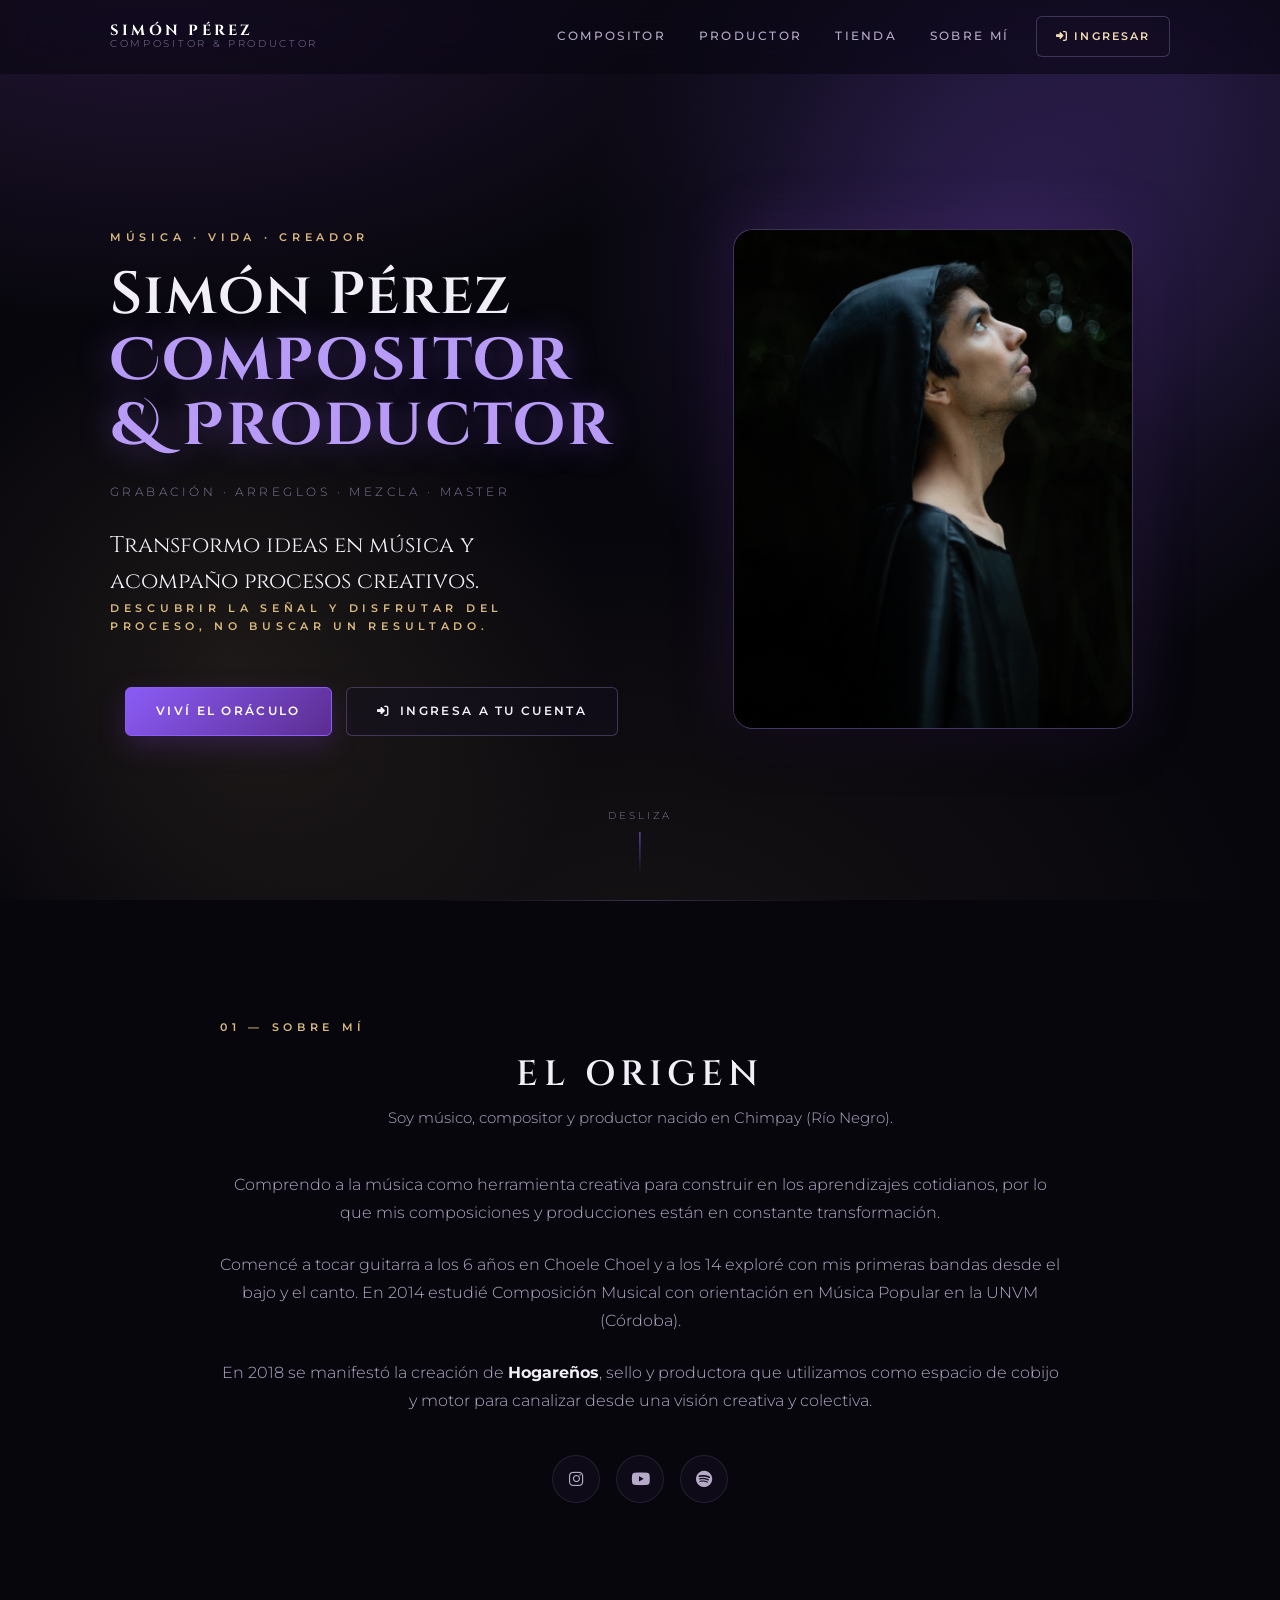
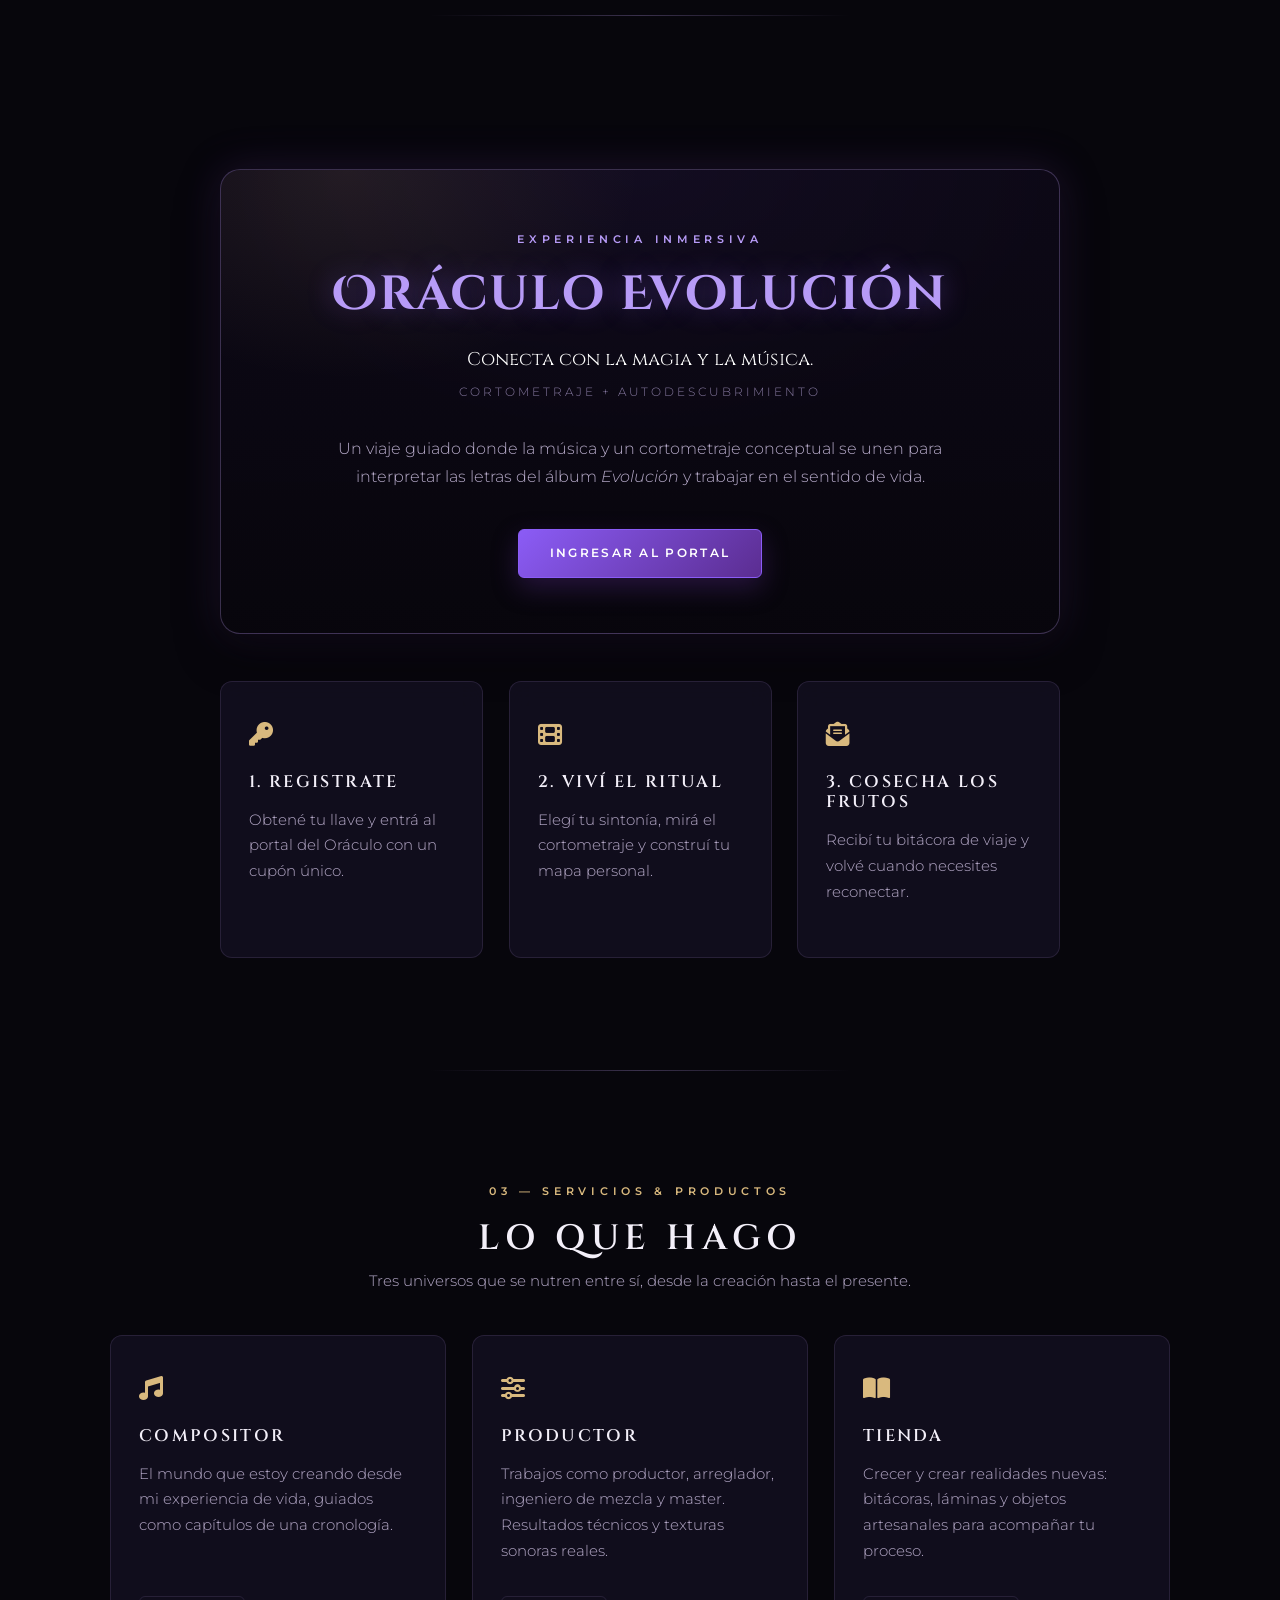
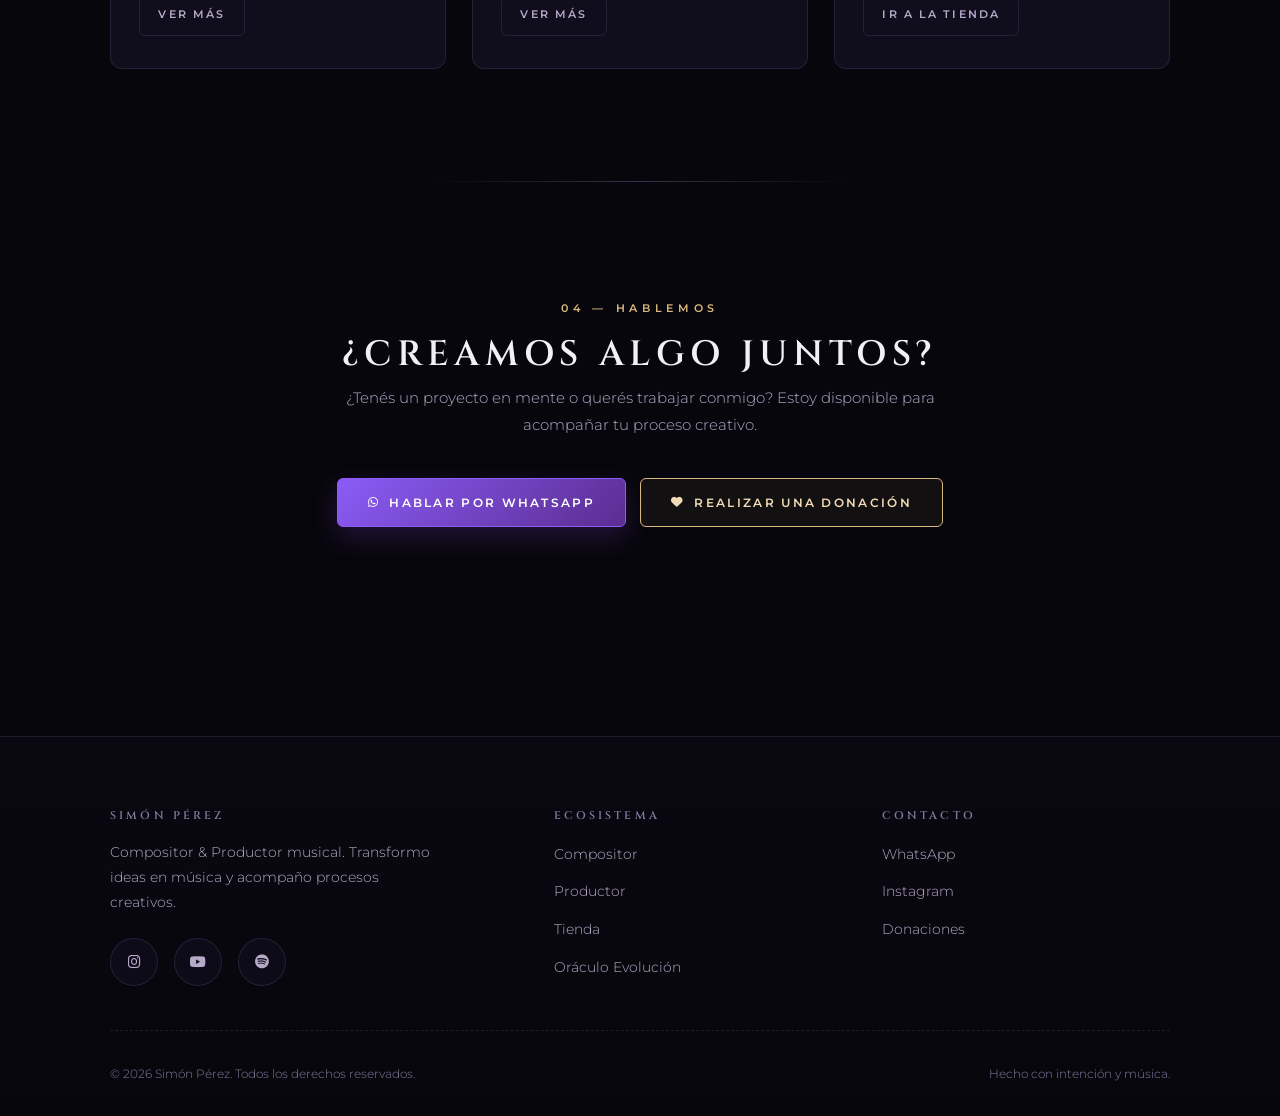
==== index.html @ 24c907bc "Add files via upload" ====
<!DOCTYPE html>
<html lang="es">
<head>
  <meta charset="UTF-8">
  <meta name="viewport" content="width=device-width, initial-scale=1.0">
  <title>Simón Pérez — Compositor &amp; Productor Musical</title>
  <meta name="description" content="Simón Pérez, compositor y productor musical. Transformo ideas en música y acompaño procesos creativos: grabación, arreglos, mezcla y master. Vive la experiencia Oráculo Evolución.">
  <meta name="theme-color" content="#07060c">

  <!-- Tipografías -->
  <link rel="preconnect" href="https://fonts.googleapis.com">
  <link rel="preconnect" href="https://fonts.gstatic.com" crossorigin>
  <link href="https://fonts.googleapis.com/css2?family=Cinzel:wght@400;600;700&family=Cinzel+Decorative:wght@700&family=Montserrat:wght@300;400;500;600;700&display=swap" rel="stylesheet">
  <!-- Iconos -->
  <link rel="stylesheet" href="https://cdn.jsdelivr.net/npm/@fortawesome/fontawesome-free@6.4.0/css/all.min.css">
  <!-- Sistema de diseño -->
  <link rel="stylesheet" href="css/estilos.css">
</head>
<body>

  <!-- ======================= CABECERA ======================= -->
<header class="site-header">
  <div class="contenedor">
    <a href="index.html" class="brand">
      <span class="brand__text">
        <span class="brand__name">Simón Pérez</span>
        <span class="brand__sub">Compositor &amp; Productor</span>
      </span>
    </a>
    <nav class="nav" id="nav-principal">
      <a href="compositor.html" class="nav__link">Compositor</a>
      <a href="productor.html" class="nav__link">Productor</a>
      <a href="tienda.html" class="nav__link">Tienda</a>
      <a href="#sobre-mi" class="nav__link">Sobre mí</a>
      <!-- 👇 NUEVO BOTÓN DE INGRESO -->
      <a href="auth.html" class="nav__cta">
        <i class="fa-solid fa-right-to-bracket"></i> Ingresar
      </a>
    </nav>
    <button class="nav-toggle" id="nav-toggle" aria-label="Abrir menú" aria-expanded="false">
      <span></span><span></span><span></span>
    </button>
  </div>
</header>

  <main>

    <!-- ======================= HERO ======================= -->
    <section class="hero" id="inicio">
      <div class="hero__aura" aria-hidden="true"></div>
      <div class="contenedor">
        <div class="hero__inner">

          <div class="hero__content">
            <span class="eyebrow">Música · Vida · Creador</span>
            <h1 class="hero__title">
              Simón Pérez
              <span class="line-2 titulo-artistico">Compositor &amp; Productor</span>
            </h1>
            <p class="hero__role">Grabación · Arreglos · Mezcla · Master</p>
            <p class="hero__statement">
              Transformo ideas en música y acompaño procesos creativos.
           <span class="eyebrow">Descubrir la señal y disfrutar del proceso, no buscar un resultado.</span>
              
            </p>
            <div class="btn-row" style="margin-top: 2rem;">
             <a href="portal-evolucion.html" class="btn btn--primary">Viví el Oráculo</a>
             <a href="auth.html" class="btn btn--ghost">
             <i class="fa-solid fa-right-to-bracket"></i> Ingresa a tu cuenta
              </a>
            </div>
          </div>

          <div class="hero__portrait" data-reveal>
            <img src="pics/retrato.jpg" alt="Simón Pérez">
            <div class="hero__portrait-placeholder">
            </div>
          </div>

        </div>
      </div>
      <a class="hero__scroll" href="#sobre-mi" aria-label="Bajar a Sobre mí">Desliza</a>
    </section>

    <!-- ======================= SOBRE MÍ ======================= -->
    <section class="seccion seccion--divided" id="sobre-mi">
      <div class="contenedor contenedor--mid">
        <span class="eyebrow" data-reveal>01 — Sobre mí</span>
        <h2 class="section-title" data-reveal>El origen</h2>
        <p class="section-lead" data-reveal>Soy músico, compositor y productor nacido en Chimpay (Río Negro).</p>

        <div class="stack" data-reveal style="text-align:center;color:var(--text-muted)">
          <p>
            Comprendo a la música como herramienta creativa para construir en los aprendizajes
            cotidianos, por lo que mis composiciones y producciones están en constante transformación.
          </p>
          <p>
            Comencé a tocar guitarra a los 6 años en Choele Choel y a los 14 exploré con mis primeras
            bandas desde el bajo y el canto. En 2014 estudié Composición Musical con orientación en
            Música Popular en la UNVM (Córdoba).
          </p>
          <p>
            En 2018 se manifestó la creación de <strong style="color:var(--text)">Hogareños</strong>,
            sello y productora que utilizamos como espacio de cobijo y motor para canalizar desde una
            visión creativa y colectiva.
          </p>
        </div>

        <div class="social" data-reveal style="margin-top:2.5rem">
          <a data-link="instagram" href="#" target="_blank" rel="noopener" aria-label="Instagram"><i class="fa-brands fa-instagram" aria-hidden="true"></i></a>
          <a data-link="youtube" href="#" target="_blank" rel="noopener" aria-label="YouTube"><i class="fa-brands fa-youtube" aria-hidden="true"></i></a>
          <a data-link="spotify" href="#" target="_blank" rel="noopener" aria-label="Spotify"><i class="fa-brands fa-spotify" aria-hidden="true"></i></a>
        </div>
      </div>
    </section>

    <!-- ======================= FUNNEL: ORÁCULO EVOLUCIÓN ======================= -->
    <section class="seccion seccion--divided" id="oraculo-destacado">
      <div class="contenedor contenedor--mid">
        <span class="eyebrow" data-reveal>02 — Novedades</span>

        <div class="tarjeta-magica" data-reveal>
          <span class="eyebrow" style="color:var(--violet-soft)">Experiencia inmersiva</span>
          <h2 class="titulo-artistico" style="font-size:clamp(1.9rem,5vw,3rem);margin-bottom:.4em">Oráculo Evolución</h2>
          <p style="font-family:var(--font-display);font-size:1.15rem;color:#fff;margin-bottom:.35em">
            Conecta con la magia y la música.
          </p>
          <p style="font-size:.72rem;letter-spacing:.26em;text-transform:uppercase;color:var(--text-dim);margin-bottom:2rem">
            Cortometraje + Autodescubrimiento
          </p>
          <p style="color:var(--text-muted);max-width:58ch;margin:0 auto 2.4rem">
            Un viaje guiado donde la música y un cortometraje conceptual se unen para interpretar
            las letras del álbum <em>Evolución</em> y trabajar en el sentido de vida.
          </p>
          <a class="btn btn--primary" href="portal-evolucion.html">Ingresar al Portal</a>
        </div>

        <!-- Mini embudo: cómo funciona -->
        <div class="grid-3" style="margin-top:3rem">
          <article class="ventanita" data-reveal="0">
            <span class="ventanita__icon"><i class="fa-solid fa-key" aria-hidden="true"></i></span>
            <h3>1. Registrate</h3>
            <p>Obtené tu llave y entrá al portal del Oráculo con un cupón único.</p>
          </article>
          <article class="ventanita" data-reveal="120">
            <span class="ventanita__icon"><i class="fa-solid fa-film" aria-hidden="true"></i></span>
            <h3>2. Viví el ritual</h3>
            <p>Elegí tu sintonía, mirá el cortometraje y construí tu mapa personal.</p>
          </article>
          <article class="ventanita" data-reveal="240">
            <span class="ventanita__icon"><i class="fa-solid fa-envelope-open-text" aria-hidden="true"></i></span>
            <h3>3. Cosecha los frutos</h3>
            <p>Recibí tu bitácora de viaje y volvé cuando necesites reconectar.</p>
          </article>
        </div>
      </div>
    </section>

    <!-- ======================= LO QUE HAGO ======================= -->
    <section class="seccion seccion--divided" id="servicios">
      <div class="contenedor">
        <span class="eyebrow" data-reveal style="display:block;text-align:center">03 — servicios & productos</span>
        <h2 class="section-title" data-reveal>Lo que hago</h2>
        <p class="section-lead" data-reveal>Tres universos que se nutren entre sí, desde la creación hasta el presente.</p>

        <div class="grid-3">
          <article class="ventanita" data-reveal>
            <span class="ventanita__icon"><i class="fa-solid fa-music" aria-hidden="true"></i></span>
            <h3>Compositor</h3>
            <p>El mundo que estoy creando desde mi experiencia de vida, guiados como capítulos de una cronología.</p>
            <a class="btn btn--quiet btn--sm" href="compositor.html">Ver más</a>
          </article>

          <article class="ventanita" data-reveal="120">
            <span class="ventanita__icon"><i class="fa-solid fa-sliders" aria-hidden="true"></i></span>
            <h3>Productor</h3>
            <p>Trabajos como productor, arreglador, ingeniero de mezcla y master. Resultados técnicos y texturas sonoras reales.</p>
            <a class="btn btn--quiet btn--sm" href="productor.html">Ver más</a>
          </article>

          <article class="ventanita" data-reveal="240">
            <span class="ventanita__icon"><i class="fa-solid fa-book-open" aria-hidden="true"></i></span>
            <h3>Tienda</h3>
            <p>Crecer y crear realidades nuevas: bitácoras, láminas y objetos artesanales para acompañar tu proceso.</p>
            <a class="btn btn--quiet btn--sm" href="tienda.html">Ir a la tienda</a>
          </article>
        </div>
      </div>
    </section>

    <!-- ======================= CONTACTO ======================= -->
    <section class="seccion seccion--divided" id="contacto">
      <div class="contenedor contenedor--narrow text-center">
        <span class="eyebrow" data-reveal>04 — Hablemos</span>
        <h2 class="section-title" data-reveal>¿Creamos algo juntos?</h2>
        <p class="section-lead" data-reveal>¿Tenés un proyecto en mente o querés trabajar conmigo? Estoy disponible para acompañar tu proceso creativo.</p>
        <div class="btn-row" data-reveal>
          <a class="btn btn--primary" data-link="whatsapp" data-msg="Hola Simón, quisiera contar con vos para un proyecto." href="#" target="_blank" rel="noopener">
            <i class="fa-brands fa-whatsapp" aria-hidden="true"></i> Hablar por WhatsApp
          </a>
          <a class="btn btn--gold" data-link="donacion" href="#" target="_blank" rel="noopener">
            <i class="fa-solid fa-heart" aria-hidden="true"></i> Realizar una Donación
          </a>
        </div>
      </div>
    </section>

  </main>

  <!-- ======================= PIE ======================= -->
  <footer class="site-footer">
    <div class="contenedor">
      <div class="site-footer__grid">
        <div class="site-footer__brand">
          <h4>Simón Pérez</h4>
          <p>Compositor &amp; Productor musical. Transformo ideas en música y acompaño procesos creativos.</p>
          <div class="social" style="margin-top:1.4rem;justify-content:flex-start">
            <a data-link="instagram" href="#" target="_blank" rel="noopener" aria-label="Instagram"><i class="fa-brands fa-instagram" aria-hidden="true"></i></a>
            <a data-link="youtube" href="#" target="_blank" rel="noopener" aria-label="YouTube"><i class="fa-brands fa-youtube" aria-hidden="true"></i></a>
            <a data-link="spotify" href="#" target="_blank" rel="noopener" aria-label="Spotify"><i class="fa-brands fa-spotify" aria-hidden="true"></i></a>
          </div>
        </div>

        <div>
          <h4>Ecosistema</h4>
          <ul>
            <li><a href="compositor.html">Compositor</a></li>
            <li><a href="productor.html">Productor</a></li>
            <li><a href="tienda.html">Tienda</a></li>
            <li><a href="portal-evolucion.html">Oráculo Evolución</a></li>
          </ul>
        </div>

        <div>
          <h4>Contacto</h4>
          <ul>
            <li><a data-link="whatsapp" data-msg="Hola Simón, llegué desde tu web." href="#" target="_blank" rel="noopener">WhatsApp</a></li>
            <li><a data-link="instagram" href="#" target="_blank" rel="noopener">Instagram</a></li>
            <li><a data-link="donacion" href="#" target="_blank" rel="noopener">Donaciones</a></li>
          </ul>
        </div>
      </div>

      <div class="site-footer__bottom">
        <span>© <span data-anio></span> Simón Pérez. Todos los derechos reservados.</span>
        <span>Hecho con intención y música.</span>
      </div>
    </div>
  </footer>

  <script src="js/config.js"></script>
  <script src="js/sp-api.js"></script>
  <script src="js/main.js"></script>
</body>
</html>
---- css/estilos.css ----
/* ==========================================================================
   SIMÓN PÉREZ — SISTEMA DE DISEÑO "EVOLUCIÓN"
   --------------------------------------------------------------------------
   Un único lenguaje visual para todo el ecosistema:
   oscuro, místico, editorial y elegante.

   Este es el ÚNICO archivo de estilos del sitio. Todas las páginas
   (index, compositor, productor, tienda, portal-evolucion, oraculo, auth,
   pago, mi-espacio) lo comparten.

   ÍNDICE
     1.  Tokens de diseño
     2.  Reset y base
     3.  Tipografía
     4.  Layout y contenedores
     5.  Cabecera y navegación
     6.  Botones y píldoras de estado
     7.  Hero
     8.  Utilidades y helpers
     9.  Componentes editoriales (ventanita, tarjeta mágica, capítulos, autor)
     10. Media, audio y galería
     11. Carrusel
     12. Formularios
     13. Avisos (toasts y bloques de mensaje)
     14. Autenticación (ingreso / registro)
     15. Mi Espacio (cuenta del viajero)
     16. Catálogo y compras (tienda, pasarelas, checkout)
     17. Oráculo (pantallas del viaje)
     18. Pie de página
     19. Animaciones
     20. Responsive
     21. Impresión
   ========================================================================== */

/* ==========================================================================
   1. TOKENS DE DISEÑO
   ========================================================================== */
:root {
  /* Paleta base */
  --bg:            #07060c;
  --bg-soft:       #0d0a16;
  --surface:       rgba(22, 17, 35, 0.72);
  --surface-solid: #150f24;
  --surface-hi:    rgba(38, 28, 60, 0.55);
  --line:          rgba(155, 130, 200, 0.16);
  --line-strong:   rgba(155, 130, 200, 0.34);

  /* Violetas (magia) */
  --violet:        #8b5cf6;
  --violet-soft:   #b79bf7;
  --violet-deep:   #5b2d91;
  --violet-ink:    #2a1b40;

  /* Oro (lo sagrado) */
  --gold:          #d9b97e;
  --gold-soft:     #f0dbb4;

  /* Texto */
  --text:          #f3eff9;
  --text-muted:    #b6aac9;
  --text-dim:      #8578a0;
  --white:         #ffffff;

  /* Estados */
  --ok:            #5fd0a0;
  --ok-soft:       rgba(95, 208, 160, 0.42);
  --warn:          #d9b97e;
  --danger:        #ef7a7a;
  --danger-soft:   rgba(239, 122, 122, 0.45);

  /* Tipografía */
  --font-display:  'Cinzel', 'Times New Roman', serif;
  --font-artistic: 'Cinzel Decorative', 'Cinzel', serif;
  --font-body:     'Montserrat', system-ui, -apple-system, 'Segoe UI', sans-serif;

  /* Espaciado */
  --gutter:        clamp(1.25rem, 4vw, 2.5rem);
  --maxw:          1140px;
  --maxw-wide:     1280px;
  --maxw-narrow:   760px;
  --maxw-mid:      920px;

  /* Radios */
  --r-xs: 4px;
  --r-sm: 6px;
  --r-md: 12px;
  --r-lg: 20px;
  --r-pill: 999px;

  /* Sombras */
  --shadow-soft:  0 18px 45px rgba(0, 0, 0, 0.45);
  --shadow-glow:  0 0 32px rgba(139, 92, 246, 0.28);
  --shadow-gold:  0 0 26px rgba(217, 185, 126, 0.22);

  /* Movimiento */
  --ease: cubic-bezier(0.22, 1, 0.36, 1);
  --dur: 0.45s;

  /* Cabecera */
  --header-h: 74px;
}

/* ==========================================================================
   2. RESET Y BASE
   ========================================================================== */
*, *::before, *::after { box-sizing: border-box; }

html {
  scroll-behavior: smooth;
  -webkit-text-size-adjust: 100%;
}

body {
  margin: 0;
  min-height: 100vh;
  font-family: var(--font-body);
  font-weight: 300;
  font-size: 16px;
  line-height: 1.75;
  color: var(--text);
  background-color: var(--bg);
  /* Atmósfera de fondo: dos auras violetas + un halo dorado, sin imágenes externas */
  background-image:
    radial-gradient(1100px 620px at 12% -6%, rgba(107, 63, 160, 0.30), transparent 62%),
    radial-gradient(900px 640px at 92% 8%, rgba(139, 92, 246, 0.15), transparent 60%),
    radial-gradient(1000px 700px at 50% 108%, rgba(217, 185, 126, 0.07), transparent 65%);
  background-attachment: fixed;
  overflow-x: hidden;
  -webkit-font-smoothing: antialiased;
  text-rendering: optimizeLegibility;
  -webkit-tap-highlight-color: rgba(139, 92, 246, 0.25);
}

img, picture, video, iframe { max-width: 100%; display: block; }
/* Una imagen sin archivo no debe dejar el ícono roto ni romper la retícula:
   main.js marca .is-missing y dejamos ver el placeholder del contenedor. */
img.is-missing { display: none; }

a { color: var(--violet-soft); text-decoration: none; }

hr {
  border: 0;
  border-top: 1px dashed var(--line);
  margin: 1.75rem 0;
}

/* El atributo [hidden] debe ganarle a cualquier display de componente
   (antes .revelado lo anulaba y las tarjetas del Oráculo se veían de más). */
[hidden] { display: none !important; }

::selection { background: rgba(139, 92, 246, 0.42); color: #fff; }

:focus-visible {
  outline: 2px solid var(--violet);
  outline-offset: 3px;
  border-radius: 3px;
}

/* Los destinos de ancla no deben quedar tapados por la cabecera fija */
section[id], div[id^="paso-"], [id^="seccion-"] {
  scroll-margin-top: calc(var(--header-h) + 1.5rem);
}

/* Scrollbar de carácter */
::-webkit-scrollbar { width: 11px; height: 11px; }
::-webkit-scrollbar-track { background: #0a0812; }
::-webkit-scrollbar-thumb {
  background: linear-gradient(180deg, var(--violet-deep), var(--violet-ink));
  border-radius: var(--r-pill);
  border: 2px solid #0a0812;
}
::-webkit-scrollbar-thumb:hover { background: var(--violet); }

/* ==========================================================================
   3. TIPOGRAFÍA
   ========================================================================== */
h1, h2, h3, h4, h5, h6 {
  font-family: var(--font-display);
  font-weight: 600;
  line-height: 1.22;
  color: var(--text);
  margin: 0 0 0.6em;
  letter-spacing: 0.02em;
}

p { margin: 0 0 1.1em; }
p:last-child { margin-bottom: 0; }

.titulo-artistico {
  font-family: var(--font-artistic);
  font-weight: 700;
  color: var(--violet-soft);
  letter-spacing: 0.04em;
  text-shadow: 0 0 26px rgba(139, 92, 246, 0.42);
}

/* Rótulo pequeño en mayúsculas (kicker / eyebrow) */
.eyebrow {
  display: inline-block;
  font-family: var(--font-body);
  font-size: 0.7rem;
  font-weight: 600;
  letter-spacing: 0.42em;
  text-transform: uppercase;
  color: var(--gold);
  margin-bottom: 1rem;
}

.section-title {
  font-size: clamp(1.5rem, 3.6vw, 2.2rem);
  letter-spacing: 0.16em;
  text-transform: uppercase;
  text-align: center;
  margin-bottom: 0.5rem;
}

.section-lead {
  text-align: center;
  color: var(--text-muted);
  max-width: 620px;
  margin: 0 auto 2.5rem;
  font-size: 0.95rem;
}

.text-italic { font-style: italic; font-family: var(--font-display); }
.text-dim { color: var(--text-dim); }
.text-muted { color: var(--text-muted); }
.text-gold { color: var(--gold-soft); }
.text-ok { color: var(--ok); }
.text-danger { color: var(--danger); }

/* ==========================================================================
   4. LAYOUT Y CONTENEDORES
   ========================================================================== */
.contenedor {
  width: 100%;
  max-width: var(--maxw);
  margin: 0 auto;
  padding: 0 var(--gutter);
}
.contenedor--narrow { max-width: var(--maxw-narrow); }
.contenedor--mid { max-width: var(--maxw-mid); }
.contenedor--wide { max-width: var(--maxw-wide); }

.seccion {
  padding: clamp(4rem, 9vw, 7rem) 0;
  position: relative;
}
.seccion--tight { padding: clamp(2.75rem, 6vw, 4.5rem) 0; }
.seccion--flush { padding: 0; }

/* Separador ornamental entre secciones */
.seccion--divided::before {
  content: "";
  position: absolute;
  top: 0; left: 50%;
  transform: translateX(-50%);
  width: min(420px, 70%);
  height: 1px;
  background: linear-gradient(90deg, transparent, var(--line-strong), transparent);
}

/* Panel de superficie reutilizable */
.panel {
  background: var(--surface);
  border: 1px solid var(--line);
  border-radius: var(--r-lg);
  backdrop-filter: blur(14px);
  -webkit-backdrop-filter: blur(14px);
  box-shadow: var(--shadow-soft);
}
.panel--pad { padding: clamp(1.75rem, 4vw, 2.5rem); }

/* ==========================================================================
   5. CABECERA Y NAVEGACIÓN (una sola, para todo el ecosistema)
   ========================================================================== */
.site-header {
  position: fixed;
  inset: 0 0 auto 0;
  z-index: 1000;
  height: var(--header-h);
  display: flex;
  align-items: center;
  background: rgba(9, 7, 15, 0.62);
  backdrop-filter: blur(16px) saturate(140%);
  -webkit-backdrop-filter: blur(16px) saturate(140%);
  border-bottom: 1px solid transparent;
  transition: background var(--dur) var(--ease), border-color var(--dur) var(--ease);
}
.site-header.is-scrolled {
  background: rgba(9, 7, 15, 0.92);
  border-bottom-color: var(--line);
}

.site-header .contenedor {
  display: flex;
  align-items: center;
  justify-content: space-between;
  gap: 1rem;
}

/* Marca */
.brand {
  display: inline-flex;
  align-items: center;
  gap: 0.7rem;
  text-decoration: none;
  flex-shrink: 0;
}
.brand__mark {
  width: 38px; height: 38px;
  display: grid; place-items: center;
  border: 1px solid var(--line-strong);
  border-radius: 50%;
  background: radial-gradient(circle at 30% 25%, rgba(139,92,246,0.35), rgba(21,15,36,0.9));
  font-family: var(--font-display);
  font-size: 0.85rem;
  font-weight: 700;
  color: var(--violet-soft);
  box-shadow: var(--shadow-glow);
}
.brand__text {
  display: flex;
  flex-direction: column;
  line-height: 1.1;
}
.brand__name {
  font-family: var(--font-display);
  font-size: 0.92rem;
  font-weight: 700;
  letter-spacing: 0.22em;
  text-transform: uppercase;
  color: var(--white);
}
.brand__sub {
  font-size: 0.6rem;
  letter-spacing: 0.28em;
  text-transform: uppercase;
  color: var(--text-dim);
}

/* Navegación escritorio */
.nav {
  display: flex;
  align-items: center;
  gap: 0.35rem;
}
.nav__link {
  position: relative;
  padding: 0.5rem 0.85rem;
  font-size: 0.72rem;
  font-weight: 500;
  letter-spacing: 0.2em;
  text-transform: uppercase;
  color: var(--text-muted);
  border-radius: var(--r-sm);
  transition: color var(--dur) var(--ease), background var(--dur) var(--ease);
}
.nav__link:hover { color: var(--white); background: rgba(139, 92, 246, 0.12); }
.nav__link[aria-current="page"] { color: var(--white); }
.nav__link[aria-current="page"]::after {
  content: "";
  position: absolute;
  left: 0.85rem; right: 0.85rem; bottom: 0.12rem;
  height: 1px;
  background: linear-gradient(90deg, transparent, var(--violet), transparent);
}

.nav__cta {
  margin-left: 0.5rem;
  padding: 0.6rem 1.15rem;
  font-size: 0.68rem;
  font-weight: 600;
  letter-spacing: 0.2em;
  text-transform: uppercase;
  color: var(--gold-soft);
  border: 1px solid var(--line-strong);
  border-radius: var(--r-sm);
  background: rgba(21, 15, 36, 0.55);
  transition: all var(--dur) var(--ease);
}
.nav__cta:hover {
  color: #16101f;
  background: var(--gold);
  border-color: var(--gold);
  box-shadow: var(--shadow-gold);
}

/* Botón hamburguesa */
.nav-toggle {
  display: none;
  width: 44px; height: 44px;
  border: 1px solid var(--line);
  border-radius: var(--r-sm);
  background: rgba(21, 15, 36, 0.5);
  cursor: pointer;
  padding: 0;
  place-items: center;
}
.nav-toggle span {
  display: block;
  width: 20px; height: 1.6px;
  background: var(--text);
  margin: 2.6px auto;
  transition: transform var(--dur) var(--ease), opacity var(--dur) var(--ease);
}
.nav-toggle.is-open span:nth-child(1) { transform: translateY(4.2px) rotate(45deg); }
.nav-toggle.is-open span:nth-child(2) { opacity: 0; }
.nav-toggle.is-open span:nth-child(3) { transform: translateY(-4.2px) rotate(-45deg); }

/* ==========================================================================
   6. BOTONES Y PÍLDORAS DE ESTADO
   ========================================================================== */
.btn {
  --btn-bg: transparent;
  --btn-fg: var(--text);
  --btn-bd: var(--line-strong);
  display: inline-flex;
  align-items: center;
  justify-content: center;
  gap: 0.55rem;
  padding: 0.85rem 1.9rem;
  font-family: var(--font-body);
  font-size: 0.72rem;
  font-weight: 600;
  letter-spacing: 0.2em;
  text-transform: uppercase;
  color: var(--btn-fg);
  background: var(--btn-bg);
  border: 1px solid var(--btn-bd);
  border-radius: var(--r-sm);
  cursor: pointer;
  text-align: center;
  transition: transform var(--dur) var(--ease), box-shadow var(--dur) var(--ease),
              background var(--dur) var(--ease), color var(--dur) var(--ease),
              border-color var(--dur) var(--ease);
}
.btn:hover { transform: translateY(-2px); }
.btn:active { transform: translateY(0); }
.btn:disabled, .btn[aria-disabled="true"] { opacity: 0.45; cursor: not-allowed; transform: none; }

.btn--primary {
  --btn-bg: linear-gradient(135deg, var(--violet), var(--violet-deep));
  --btn-bd: var(--violet);
  --btn-fg: #fff;
  box-shadow: 0 10px 26px rgba(91, 45, 145, 0.35);
}
.btn--primary:hover {
  --btn-bg: linear-gradient(135deg, #9d75f8, #6b3fa0);
  box-shadow: 0 14px 34px rgba(139, 92, 246, 0.45);
}

.btn--ghost { --btn-bg: rgba(21, 15, 36, 0.4); }
.btn--ghost:hover {
  --btn-bg: rgba(139, 92, 246, 0.16);
  --btn-bd: var(--violet);
  --btn-fg: #fff;
}

.btn--gold {
  --btn-fg: var(--gold-soft);
  --btn-bd: var(--gold);
  --btn-bg: rgba(217, 185, 126, 0.06);
}
.btn--gold:hover {
  --btn-bg: var(--gold);
  --btn-fg: #1a1226;
  box-shadow: var(--shadow-gold);
}

.btn--quiet {
  --btn-fg: var(--text-muted);
  --btn-bd: var(--line);
  padding: 0.7rem 1.3rem;
}
.btn--quiet:hover { --btn-fg: #fff; --btn-bd: var(--line-strong); }

.btn--block { width: 100%; }
.btn--sm { padding: 0.6rem 1.15rem; font-size: 0.66rem; }
.btn-row {
  display: flex;
  flex-wrap: wrap;
  gap: 0.85rem;
  justify-content: center;
}

/* Píldoras de estado (ACTIVO / PENDIENTE / tipo de pase) */
.pill {
  display: inline-flex;
  align-items: center;
  gap: 0.4rem;
  padding: 0.3rem 0.8rem;
  border-radius: var(--r-pill);
  border: 1px solid var(--line-strong);
  background: rgba(21, 15, 36, 0.6);
  font-size: 0.6rem;
  font-weight: 700;
  letter-spacing: 0.18em;
  text-transform: uppercase;
  color: var(--text-muted);
  white-space: nowrap;
}
.pill i { font-size: 0.7em; }
.pill--ok    { border-color: var(--ok-soft);     color: var(--ok); }
.pill--warn  { border-color: rgba(217,185,126,.5); color: var(--gold-soft); }
.pill--info  { border-color: rgba(139,92,246,.5);  color: var(--violet-soft); }
.pill--muted { color: var(--text-dim); }

/* Enlace de texto discreto */
.link-quiet {
  color: var(--text-muted);
  text-decoration: underline;
  text-underline-offset: 3px;
  transition: color var(--dur) var(--ease);
}
.link-quiet:hover { color: var(--white); }

/* ==========================================================================
   7. HERO
   ========================================================================== */
.hero {
  position: relative;
  min-height: 100svh;
  display: flex;
  align-items: center;
  padding: calc(var(--header-h) + 3rem) 0 4rem;
  overflow: hidden;
}
.hero--compact { min-height: 76svh; }

.hero__aura {
  position: absolute;
  inset: 0;
  pointer-events: none;
  background:
    radial-gradient(620px 620px at 78% 30%, rgba(139, 92, 246, 0.24), transparent 68%),
    radial-gradient(520px 520px at 18% 74%, rgba(217, 185, 126, 0.10), transparent 70%);
}
.hero__inner {
  position: relative;
  display: grid;
  grid-template-columns: 1.05fr 0.95fr;
  gap: clamp(2rem, 5vw, 4.5rem);
  align-items: center;
  width: 100%;
}
.hero__title {
  font-size: clamp(2.1rem, 5.6vw, 3.7rem);
  line-height: 1.1;
  margin-bottom: 0.4em;
}
.hero__title .line-2 {
  display: block;
  font-family: var(--font-artistic);
  color: var(--violet-soft);
  text-shadow: 0 0 34px rgba(139, 92, 246, 0.45);
}
.hero__role {
  font-size: 0.72rem;
  letter-spacing: 0.3em;
  text-transform: uppercase;
  color: var(--text-dim);
  margin-bottom: 1.6rem;
}
.hero__statement {
  font-family: var(--font-display);
  font-size: clamp(1.05rem, 2.3vw, 1.4rem);
  font-weight: 400;
  line-height: 1.6;
  color: var(--text);
  max-width: 34ch;
  margin-bottom: 2.2rem;
}

/* Retrato / marco místico.
   La imagen y el placeholder se superponen en la misma celda: así el
   retrato cubre todo el marco y el sigilo aparece solo si falta la foto. */
.hero__portrait {
  position: relative;
  justify-self: center;
  width: min(400px, 100%);
  aspect-ratio: 4 / 5;
  border-radius: var(--r-lg);
  overflow: hidden;
  border: 1px solid var(--line-strong);
  box-shadow: var(--shadow-soft), 0 0 60px rgba(107, 63, 160, 0.3);
  background: linear-gradient(150deg, #1a1230, #09060f);
}
.hero__portrait > img {
  position: absolute;
  inset: 0;
  width: 100%; height: 100%;
  object-fit: cover;
}
.hero__portrait-placeholder {
  position: absolute;
  inset: 0;
  display: grid;
  place-content: center;
  text-align: center;
  padding: 2rem;
  color: var(--text-dim);
}
.hero__portrait-placeholder .sigil {
  font-family: var(--font-artistic);
  font-size: 3.2rem;
  color: var(--violet-soft);
  text-shadow: 0 0 30px rgba(139, 92, 246, 0.5);
  display: block;
  margin-bottom: 0.5rem;
}
.hero__portrait-placeholder small {
  font-size: 0.62rem;
  letter-spacing: 0.24em;
  text-transform: uppercase;
}

.hero__scroll {
  position: absolute;
  bottom: 1.6rem; left: 50%;
  transform: translateX(-50%);
  display: inline-flex;
  flex-direction: column;
  align-items: center;
  gap: 0.5rem;
  font-size: 0.6rem;
  letter-spacing: 0.3em;
  text-transform: uppercase;
  color: var(--text-dim);
}
.hero__scroll::after {
  content: "";
  width: 1px; height: 42px;
  background: linear-gradient(180deg, var(--violet), transparent);
  animation: scrollPulse 2.2s var(--ease) infinite;
}

/* Sigilo reutilizable (pasos del Oráculo) */
.sigil {
  font-family: var(--font-artistic);
  color: var(--violet-soft);
  text-shadow: 0 0 30px rgba(139, 92, 246, 0.5);
}

/* ==========================================================================
   8. UTILIDADES
   ========================================================================== */
.stack-sm > * + * { margin-top: 0.75rem; }
.stack > * + * { margin-top: 1.5rem; }
.stack-lg > * + * { margin-top: 2.5rem; }

.grid-2 { display: grid; grid-template-columns: repeat(2, 1fr); gap: 1.6rem; }
.grid-3 { display: grid; grid-template-columns: repeat(3, 1fr); gap: 1.6rem; }
.grid-auto { display: grid; grid-template-columns: repeat(auto-fit, minmax(260px, 1fr)); gap: 1.6rem; }
/* Dos columnas que colapsan: ideal para campos de formulario y bloques de texto */
.grid-pair { display: grid; grid-template-columns: repeat(2, minmax(0, 1fr)); gap: 0 1rem; }

.text-center { text-align: center; }
.text-left { text-align: left; }
.justify-center { justify-content: center; }
.mt-0 { margin-top: 0 !important; }
.mb-0 { margin-bottom: 0 !important; }
.mb-1 { margin-bottom: 1rem; }
.mb-2 { margin-bottom: 2rem; }
.mb-3 { margin-bottom: 3rem; }
.hidden { display: none !important; }
.visually-hidden {
  position: absolute !important;
  width: 1px; height: 1px;
  padding: 0; margin: -1px;
  overflow: hidden; clip: rect(0 0 0 0);
  white-space: nowrap; border: 0;
}
/* Separador con una palabra central */
.divisor {
  display: flex;
  align-items: center;
  gap: 1rem;
  margin: 1.75rem 0;
  font-size: 0.62rem;
  letter-spacing: 0.3em;
  text-transform: uppercase;
  color: var(--text-dim);
}
.divisor::before, .divisor::after {
  content: "";
  flex: 1;
  height: 1px;
  background: linear-gradient(90deg, transparent, var(--line-strong), transparent);
}

/* ==========================================================================
   9. COMPONENTES EDITORIALES
   ========================================================================== */
/* Ventanita de servicios */
.ventanita {
  position: relative;
  display: flex;
  flex-direction: column;
  gap: 0.75rem;
  padding: 2rem 1.75rem;
  background: var(--surface);
  border: 1px solid var(--line);
  border-radius: var(--r-md);
  backdrop-filter: blur(12px);
  -webkit-backdrop-filter: blur(12px);
  transition: transform var(--dur) var(--ease), border-color var(--dur) var(--ease),
              box-shadow var(--dur) var(--ease), background var(--dur) var(--ease);
  overflow: hidden;
}
.ventanita::before {
  content: "";
  position: absolute;
  inset: 0 0 auto 0;
  height: 2px;
  background: linear-gradient(90deg, transparent, var(--violet), transparent);
  opacity: 0;
  transition: opacity var(--dur) var(--ease);
}
.ventanita:hover {
  transform: translateY(-6px);
  border-color: var(--line-strong);
  box-shadow: var(--shadow-glow);
  background: var(--surface-hi);
}
.ventanita:hover::before { opacity: 1; }
.ventanita__icon {
  font-size: 1.5rem;
  color: var(--gold);
  margin-bottom: 0.25rem;
}
.ventanita h3, .ventanita h4 {
  font-size: 1.05rem;
  letter-spacing: 0.14em;
  text-transform: uppercase;
  margin-bottom: 0.2rem;
}
.ventanita p {
  color: var(--text-muted);
  font-size: 0.92rem;
  flex-grow: 1;
  margin-bottom: 1.2rem;
}
.ventanita .btn { align-self: flex-start; }

/* Tarjeta mágica destacada (Oráculo) */
.tarjeta-magica {
  position: relative;
  padding: clamp(2rem, 5vw, 3.4rem);
  border-radius: var(--r-lg);
  border: 1px solid var(--line-strong);
  background:
    linear-gradient(rgba(15, 10, 25, 0.86), rgba(8, 6, 13, 0.95)),
    radial-gradient(600px 400px at 50% 0%, rgba(139, 92, 246, 0.3), transparent 70%);
  box-shadow: var(--shadow-soft), 0 0 44px rgba(107, 63, 160, 0.24);
  overflow: hidden;
  text-align: center;
}
.tarjeta-magica::before {
  content: "";
  position: absolute;
  inset: 0;
  background:
    radial-gradient(420px 300px at 15% 0%, rgba(217, 185, 126, 0.10), transparent 70%);
  pointer-events: none;
}
.tarjeta-magica > * { position: relative; }
.tarjeta-magica--tight { max-width: 560px; margin: 0 auto; }

/* Capítulo editorial (Compositor) */
.capitulo {
  display: grid;
  grid-template-columns: 1fr 1fr;
  gap: clamp(1.75rem, 4vw, 3.5rem);
  align-items: center;
  padding-bottom: clamp(3rem, 7vw, 5rem);
  margin-bottom: clamp(3rem, 7vw, 5rem);
  border-bottom: 1px dashed var(--line);
}
.capitulo:last-child { border-bottom: 0; margin-bottom: 0; padding-bottom: 0; }
.capitulo--reverse .capitulo__media { order: 2; }
.capitulo--reverse .capitulo__body { order: 1; }

.capitulo__media {
  position: relative;
  aspect-ratio: 16 / 9;
  border-radius: var(--r-md);
  overflow: hidden;
  border: 1px solid var(--line);
  box-shadow: var(--shadow-soft);
  background: #05040a;
}
.capitulo__media iframe {
  position: absolute;
  inset: 0;
  width: 100%; height: 100%;
  border: 0;
}
.capitulo__placeholder {
  position: absolute;
  inset: 0;
  display: grid;
  place-items: center;
  text-align: center;
  padding: 1.5rem;
  border: 2px dashed var(--line-strong);
  border-radius: var(--r-md);
  background: rgba(139, 92, 246, 0.05);
  color: var(--text-dim);
  font-size: 0.72rem;
  letter-spacing: 0.16em;
  text-transform: uppercase;
}
.capitulo__body { border-left: 1px dashed var(--line-strong); padding-left: clamp(1.25rem, 3vw, 2.5rem); }

.meta-etapa {
  font-size: 0.66rem;
  letter-spacing: 0.3em;
  text-transform: uppercase;
  color: var(--gold);
  margin-bottom: 0.4rem;
}
.capitulo__titulo {
  font-size: clamp(1.5rem, 3.4vw, 2.05rem);
  margin-bottom: 0.85rem;
}
.frase-lirica {
  font-family: var(--font-display);
  font-style: italic;
  font-size: 0.98rem;
  color: var(--violet-soft);
  line-height: 1.7;
  padding: 1.1rem 1.25rem;
  margin: 0 0 1.25rem;
  background: rgba(139, 92, 246, 0.07);
  border-left: 3px solid var(--violet);
  border-radius: var(--r-sm);
}
.prosa { color: var(--text-muted); font-size: 0.95rem; }

/* Bloque de intro de autor */
.intro-autor {
  display: flex;
  align-items: center;
  gap: 1.4rem;
  padding: 1.4rem;
  margin-bottom: 3rem;
  border: 1px solid var(--line);
  border-radius: var(--r-md);
  background: var(--surface);
  backdrop-filter: blur(12px);
  -webkit-backdrop-filter: blur(12px);
}
.intro-autor__foto {
  position: relative;
  flex-shrink: 0;
  width: 84px; height: 84px;
  border-radius: 50%;
  overflow: hidden;
  border: 2px solid var(--violet-deep);
  box-shadow: var(--shadow-glow);
  display: grid;
  place-items: center;
  background: linear-gradient(150deg, #1a1230, #09060f);
  font-family: var(--font-artistic);
  color: var(--violet-soft);
  font-size: 1.6rem;
}
.intro-autor__foto > img {
  position: absolute;
  inset: 0;
  width: 100%; height: 100%;
  object-fit: cover;
}
.intro-autor p { margin: 0; font-size: 0.92rem; color: var(--text-muted); text-align: left; }
.intro-autor strong { color: var(--text); }

/* ==========================================================================
   10. MEDIA, AUDIO Y GALERÍA
   ========================================================================== */
.media-frame {
  position: relative;
  aspect-ratio: 16 / 9;
  border-radius: var(--r-md);
  overflow: hidden;
  border: 1px solid var(--line);
  box-shadow: var(--shadow-soft), 0 0 40px rgba(107, 63, 160, 0.18);
  background: #05040a;
}
.media-frame iframe {
  position: absolute; inset: 0;
  width: 100%; height: 100%; border: 0;
}

.bloque-instrumento {
  padding: clamp(1.5rem, 3vw, 2.25rem);
  margin-bottom: 2rem;
  border: 1px solid var(--line);
  border-left: 3px solid var(--violet-deep);
  border-radius: var(--r-md);
  background: var(--surface);
  backdrop-filter: blur(12px);
  -webkit-backdrop-filter: blur(12px);
}
.bloque-instrumento__titulo {
  font-size: 1.15rem;
  letter-spacing: 0.08em;
  margin-bottom: 0.15rem;
}
.bloque-instrumento__sub {
  font-size: 0.66rem;
  letter-spacing: 0.24em;
  text-transform: uppercase;
  color: var(--text-dim);
  margin-bottom: 1.25rem;
}
.bloque-instrumento__desc { color: var(--text-muted); font-size: 0.92rem; margin-bottom: 1.5rem; }

.audio-list { display: flex; flex-direction: column; gap: 0.9rem; }
.audio-item {
  display: flex;
  align-items: center;
  justify-content: space-between;
  gap: 1.25rem;
  flex-wrap: wrap;
  padding: 0.9rem 1.15rem;
  border-radius: var(--r-sm);
  background: rgba(139, 92, 246, 0.06);
  border: 1px solid var(--line);
}
/* Variante sin caja (cuando el audio-item solo agrupa un comparador) */
.audio-item--bare {
  display: block;
  padding: 0;
  border: 0;
  background: transparent;
}
.audio-item__label {
  font-size: 0.82rem;
  font-weight: 500;
  letter-spacing: 0.04em;
  color: var(--text);
  flex: 1 1 200px;
}
audio {
  width: min(320px, 100%);
  height: 38px;
  filter: invert(0.92) hue-rotate(210deg) saturate(1.1);
  border-radius: var(--r-pill);
  opacity: 0.85;
  transition: opacity var(--dur) var(--ease);
}
audio:hover { opacity: 1; }

/* Comparador Antes / Después */
.comparador {
  display: grid;
  grid-template-columns: 1fr 1fr;
  gap: 1.25rem;
  margin-top: 1.25rem;
}
.comparador__bloque {
  padding: 1.1rem;
  border-radius: var(--r-sm);
  border: 1px solid var(--line);
  background: rgba(255, 255, 255, 0.02);
  text-align: center;
}
.comparador__bloque--final {
  border-color: var(--violet-deep);
  background: rgba(139, 92, 246, 0.08);
}
.comparador__bloque p {
  font-size: 0.68rem;
  font-weight: 600;
  letter-spacing: 0.16em;
  text-transform: uppercase;
  margin-bottom: 0.75rem;
}
.comparador__bloque--final p { color: var(--violet-soft); }
.comparador__bloque audio { width: 100%; }

/* Galería deslizable (riel con scroll-snap) */
.galeria {
  position: relative;
  max-width: 420px;
  margin: 0 auto;
  aspect-ratio: 1 / 1;
  border-radius: var(--r-md);
  overflow: hidden;
  border: 1px solid var(--line);
  box-shadow: var(--shadow-soft);
}
.galeria__riel {
  display: flex;
  width: 100%; height: 100%;
  overflow-x: auto;
  scroll-snap-type: x mandatory;
  scrollbar-width: none;
}
.galeria__riel::-webkit-scrollbar { display: none; }
.galeria__item {
  flex: 0 0 100%;
  height: 100%;
  scroll-snap-align: start;
  display: grid;
  place-items: center;
  background: linear-gradient(150deg, #1a1230, #09060f);
  color: var(--violet-soft);
}
.galeria__item img { width: 100%; height: 100%; object-fit: cover; }
.galeria__nav {
  position: absolute;
  top: 50%;
  transform: translateY(-50%);
  padding: 0.4rem 0.7rem;
}
.galeria__nav--prev { left: 0.7rem; }
.galeria__nav--next { right: 0.7rem; }

/* ==========================================================================
   11. CARRUSEL
   ========================================================================== */
.carrusel {
  position: relative;
  overflow: hidden;
  border-radius: var(--r-md);
  border: 1px solid var(--line);
  background: rgba(255, 255, 255, 0.015);
}
.carrusel__riel {
  display: flex;
  transition: transform 0.6s var(--ease);
}
.carrusel__item {
  flex: 0 0 100%;
  min-width: 100%;
  padding: clamp(1.75rem, 4vw, 2.75rem);
  text-align: center;
}
.carrusel__quote {
  font-family: var(--font-display);
  font-style: italic;
  font-size: clamp(1rem, 2.2vw, 1.2rem);
  line-height: 1.7;
  color: var(--text);
  margin-bottom: 1.25rem;
}
.carrusel__author {
  font-size: 0.7rem;
  letter-spacing: 0.24em;
  text-transform: uppercase;
  color: var(--violet-soft);
}
.carrusel__dots {
  display: flex;
  gap: 0.5rem;
  justify-content: center;
  margin-top: 1.25rem;
}
.carrusel__dot {
  width: 7px; height: 7px;
  border-radius: 50%;
  border: 0;
  padding: 0;
  background: rgba(155, 130, 200, 0.3);
  cursor: pointer;
  transition: background var(--dur) var(--ease), transform var(--dur) var(--ease);
}
.carrusel__dot.is-active { background: var(--violet); transform: scale(1.3); }

/* ==========================================================================
   12. FORMULARIOS
   ========================================================================== */
.field { margin-bottom: 1.05rem; }
.field label, .label-block {
  display: block;
  font-size: 0.68rem;
  font-weight: 600;
  letter-spacing: 0.2em;
  text-transform: uppercase;
  color: var(--text-dim);
  margin-bottom: 0.5rem;
}
.control {
  width: 100%;
  padding: 0.9rem 1.05rem;
  font-family: var(--font-body);
  font-size: 0.95rem;
  font-weight: 300;
  color: var(--text);
  background: rgba(6, 5, 11, 0.72);
  border: 1px solid var(--line);
  border-radius: var(--r-sm);
  transition: border-color var(--dur) var(--ease), box-shadow var(--dur) var(--ease),
              background var(--dur) var(--ease);
}
.control::placeholder { color: #6b6083; }
.control:focus {
  outline: none;
  border-color: var(--violet);
  background: rgba(6, 5, 11, 0.9);
  box-shadow: 0 0 0 3px rgba(139, 92, 246, 0.18);
}
.control:disabled { opacity: 0.6; cursor: not-allowed; }
textarea.control { resize: vertical; min-height: 128px; line-height: 1.7; }

/* El autocompletado del navegador pinta los campos de blanco:
   esto lo devuelve al tema oscuro. */
.control:-webkit-autofill,
.control:-webkit-autofill:hover,
.control:-webkit-autofill:focus {
  -webkit-text-fill-color: var(--text);
  -webkit-box-shadow: 0 0 0 1000px #0b0814 inset;
  box-shadow: 0 0 0 1000px #0b0814 inset;
  border-color: var(--line-strong);
  transition: background-color 9999s ease-in-out 0s;
}

/* Selectores del navegador en tema oscuro */
select.control {
  appearance: none;
  -webkit-appearance: none;
  padding-right: 2.6rem;
  background-image: url("data:image/svg+xml;charset=utf-8,%3Csvg xmlns='http://www.w3.org/2000/svg' viewBox='0 0 12 8'%3E%3Cpath d='M1 1l5 5 5-5' fill='none' stroke='%238d81a6' stroke-width='1.6'/%3E%3C/svg%3E");
  background-repeat: no-repeat;
  background-position: right 1rem center;
  background-size: 0.7rem;
}
select.control option { background: #0b0814; color: var(--text); }

.control--code {
  font-family: var(--font-display);
  font-size: 1.05rem;
  letter-spacing: 0.22em;
  text-transform: uppercase;
  text-align: center;
}
.control--num {
  font-family: var(--font-display);
  font-size: 1.9rem;
  text-align: center;
  letter-spacing: 0.08em;
  width: min(170px, 100%);
  margin: 0 auto;
  display: block;
}
/* Quita las flechas nativas del input numérico */
.control--num::-webkit-outer-spin-button,
.control--num::-webkit-inner-spin-button { -webkit-appearance: none; margin: 0; }
.control--num { -moz-appearance: textfield; appearance: textfield; }

.field-hint { font-size: 0.76rem; color: var(--text-dim); line-height: 1.5; margin-top: 0.5rem; }
.field-error { color: var(--danger); font-size: 0.8rem; margin-top: 0.4rem; min-height: 1.1em; }

/* Campo de contraseña con botón para mostrarla */
.field-password { position: relative; }
.field-password .control { padding-right: 3.2rem; }
.field-password__toggle {
  position: absolute;
  right: 0.35rem;
  top: 50%;
  transform: translateY(-50%);
  width: 38px; height: 38px;
  display: grid;
  place-items: center;
  border: 0;
  border-radius: var(--r-sm);
  background: transparent;
  color: var(--text-dim);
  cursor: pointer;
  transition: color var(--dur) var(--ease), background var(--dur) var(--ease);
}
.field-password__toggle:hover { color: var(--violet-soft); background: rgba(139, 92, 246, 0.14); }

/* Línea de casilla + texto (recordarme, aceptación de términos) */
.check-line {
  display: flex;
  align-items: flex-start;
  gap: 0.7rem;
  font-size: 0.85rem;
  line-height: 1.6;
  color: var(--text-muted);
  cursor: pointer;
}
.check-line input[type="checkbox"] {
  flex-shrink: 0;
  width: 1.05rem; height: 1.05rem;
  margin: 0.28rem 0 0;
  accent-color: var(--violet);
  cursor: pointer;
}
.check-line a { text-decoration: underline; text-underline-offset: 3px; }

/* Medidor de fuerza de contraseña */
.pass-meter { display: flex; gap: 0.35rem; margin-top: 0.6rem; }
.pass-meter__bar {
  flex: 1;
  height: 3px;
  border-radius: var(--r-pill);
  background: var(--line);
  transition: background var(--dur) var(--ease);
}
.pass-meter__bar.is-on { background: var(--violet); }
.pass-meter__bar.is-weak { background: var(--danger); }
.pass-meter__bar.is-mid { background: var(--gold); }
.pass-meter__bar.is-strong { background: var(--ok); }

/* Selector tipo tarjeta (elementos / tiempos) */
.choice-grid {
  display: grid;
  grid-template-columns: repeat(auto-fit, minmax(140px, 1fr));
  gap: 0.85rem;
  margin-bottom: 0.5rem;
}
.choice {
  padding: 0.95rem 0.75rem;
  font-family: var(--font-body);
  font-size: 0.7rem;
  font-weight: 600;
  letter-spacing: 0.14em;
  text-transform: uppercase;
  color: var(--text-muted);
  background: rgba(21, 15, 36, 0.5);
  border: 1px solid var(--line);
  border-radius: var(--r-sm);
  cursor: pointer;
  transition: all var(--dur) var(--ease);
}
.choice:hover {
  color: #fff;
  border-color: var(--violet);
  background: rgba(139, 92, 246, 0.14);
  transform: translateY(-2px);
}
.choice.is-chosen {
  color: #fff;
  border-color: var(--violet);
  background: linear-gradient(135deg, rgba(139, 92, 246, 0.35), rgba(91, 45, 145, 0.25));
  box-shadow: var(--shadow-glow);
}
.choice.is-locked {
  opacity: 0.25;
  pointer-events: none;
}

/* ==========================================================================
   13. AVISOS (TOASTS Y BLOQUES DE MENSAJE)
   ========================================================================== */
.toast-stack {
  position: fixed;
  bottom: 1.4rem;
  left: 50%;
  transform: translateX(-50%);
  z-index: 4000;
  display: flex;
  flex-direction: column;
  gap: 0.65rem;
  width: min(440px, calc(100vw - 2rem));
  pointer-events: none;
}
.toast {
  pointer-events: auto;
  padding: 0.95rem 1.15rem;
  border-radius: var(--r-md);
  border: 1px solid var(--line-strong);
  background: rgba(18, 13, 30, 0.96);
  backdrop-filter: blur(14px);
  -webkit-backdrop-filter: blur(14px);
  box-shadow: var(--shadow-soft);
  font-size: 0.88rem;
  color: var(--text);
  display: flex;
  gap: 0.75rem;
  align-items: flex-start;
  animation: toastIn 0.4s var(--ease) both;
}
.toast__ico { flex-shrink: 0; font-size: 1rem; line-height: 1.5; }
.toast--ok { border-color: var(--ok-soft); }
.toast--ok .toast__ico { color: var(--ok); }
.toast--err { border-color: var(--danger-soft); }
.toast--err .toast__ico { color: var(--danger); }
.toast--info .toast__ico { color: var(--violet-soft); }
.toast.is-leaving { animation: toastOut 0.35s var(--ease) both; }

/* Bloque de aviso dentro del contenido (más visible que un toast) */
.aviso {
  display: flex;
  gap: 1rem;
  align-items: flex-start;
  padding: 1.25rem 1.4rem;
  border-radius: var(--r-md);
  border: 1px solid var(--line-strong);
  background: rgba(21, 15, 36, 0.62);
  backdrop-filter: blur(12px);
  -webkit-backdrop-filter: blur(12px);
  font-size: 0.92rem;
  color: var(--text-muted);
  text-align: left;
}
.aviso > i { font-size: 1.15rem; margin-top: 0.2rem; color: var(--violet-soft); flex-shrink: 0; }
.aviso__body { flex: 1; min-width: 0; }
.aviso__body p:last-child { margin-bottom: 0; }
.aviso strong { color: var(--text); }
.aviso--ok { border-color: var(--ok-soft); background: rgba(95, 208, 160, 0.07); }
.aviso--ok > i { color: var(--ok); }
.aviso--warn { border-color: rgba(217, 185, 126, 0.45); background: rgba(217, 185, 126, 0.07); }
.aviso--warn > i { color: var(--gold); }
.aviso--err { border-color: var(--danger-soft); background: rgba(239, 122, 122, 0.07); }
.aviso--err > i { color: var(--danger); }
.aviso .btn { margin-top: 1rem; }

/* ==========================================================================
   14. AUTENTICACIÓN (INGRESO / REGISTRO)
   ========================================================================== */
.auth-container {
  max-width: 480px;
  margin: 0 auto;
  padding: calc(var(--header-h) + 3rem) var(--gutter) 4rem;
}
/* Dos columnas en escritorio: invitación a un lado, formulario al otro */
.auth-container--wide {
  max-width: var(--maxw-mid);
  display: grid;
  grid-template-columns: minmax(0, 0.92fr) minmax(0, 1.08fr);
  gap: clamp(2rem, 5vw, 3.75rem);
  align-items: start;
}

.auth-header {
  text-align: center;
  margin-bottom: 2.5rem;
}
.auth-header h1 {
  font-size: clamp(1.6rem, 4vw, 2.2rem);
  letter-spacing: 0.18em;
  text-transform: uppercase;
  margin-bottom: 0.4rem;
}
.auth-header .subtitle {
  color: var(--text-muted);
  font-size: 0.92rem;
  margin-bottom: 0;
}

/* Panel lateral de confianza (solo escritorio) */
.auth-aside { text-align: center; }
.auth-seal {
  width: 96px; height: 96px;
  margin: 0 auto 1.75rem;
  display: grid;
  place-items: center;
  border-radius: 50%;
  border: 1px solid var(--line-strong);
  background: radial-gradient(circle at 32% 26%, rgba(139,92,246,0.36), rgba(12,9,20,0.92));
  box-shadow: var(--shadow-glow), inset 0 0 24px rgba(139, 92, 246, 0.18);
  font-family: var(--font-artistic);
  font-size: 2.1rem;
  color: var(--violet-soft);
  animation: sealBreathe 6.5s ease-in-out infinite;
}
.auth-aside h2 {
  font-size: clamp(1.2rem, 3vw, 1.5rem);
  letter-spacing: 0.1em;
  margin-bottom: 0.6rem;
}
.auth-aside > p {
  color: var(--text-muted);
  font-size: 0.92rem;
  margin-bottom: 1.75rem;
}
.auth-benefits {
  list-style: none;
  padding: 0;
  margin: 0 0 1.75rem;
  display: flex;
  flex-direction: column;
  gap: 0.85rem;
  text-align: left;
}
.auth-benefits li {
  display: flex;
  gap: 0.85rem;
  align-items: flex-start;
  font-size: 0.88rem;
  color: var(--text-muted);
}
.auth-benefits i {
  flex-shrink: 0;
  margin-top: 0.4rem;
  font-size: 0.7rem;
  color: var(--gold);
}
.auth-benefits strong { color: var(--text); }

/* Nota de confianza al pie del formulario */
.auth-trust {
  display: flex;
  gap: 0.6rem;
  align-items: flex-start;
  margin-top: 1.5rem;
  padding-top: 1.25rem;
  border-top: 1px dashed var(--line);
  font-size: 0.78rem;
  line-height: 1.6;
  color: var(--text-dim);
}
.auth-trust i { color: var(--violet-soft); margin-top: 0.25rem; }

.auth-tabs {
  display: flex;
  gap: 0;
  margin-bottom: 1.75rem;
  border-bottom: 1px solid var(--line);
}
.auth-tab {
  flex: 1;
  padding: 0.85rem 1rem;
  background: transparent;
  border: 0;
  border-bottom: 2px solid transparent;
  font-family: var(--font-body);
  font-size: 0.72rem;
  font-weight: 600;
  letter-spacing: 0.22em;
  text-transform: uppercase;
  color: var(--text-dim);
  cursor: pointer;
  transition: color var(--dur) var(--ease), border-color var(--dur) var(--ease);
}
.auth-tab:hover { color: var(--text); }
.auth-tab.is-active {
  color: var(--violet-soft);
  border-bottom-color: var(--violet);
}
.auth-form { display: none; }
.auth-form.is-active { display: block; animation: screenIn 0.5s var(--ease) both; }
.auth-form .panel { padding: clamp(1.75rem, 4vw, 2.5rem); }
.auth-form .btn { margin-top: 0.5rem; }

/* Fila de enlaces auxiliares dentro del formulario */
.auth-links {
  display: flex;
  justify-content: space-between;
  align-items: center;
  gap: 1rem;
  flex-wrap: wrap;
  margin: 0.35rem 0 0.5rem;
  font-size: 0.82rem;
}

.auth-footer {
  text-align: center;
  margin-top: 1.75rem;
  font-size: 0.82rem;
  color: var(--text-dim);
}
.auth-footer a { color: var(--violet-soft); }
.auth-footer a:hover { color: var(--white); }

/* ==========================================================================
   15. MI ESPACIO (CUENTA DEL VIAJERO)
   ========================================================================== */
.cuenta-barra {
  display: flex;
  flex-wrap: wrap;
  gap: 1rem 1.5rem;
  align-items: center;
  justify-content: space-between;
  margin-bottom: 2.5rem;
}
.cuenta-barra__meta {
  display: flex;
  flex-wrap: wrap;
  gap: 0.6rem;
  align-items: center;
}

/* Tarjeta de acceso / experiencia */
.acceso {
  position: relative;
  display: flex;
  gap: 1.35rem;
  align-items: flex-start;
  padding: 1.6rem 1.7rem;
  border: 1px solid var(--line);
  border-radius: var(--r-md);
  background: var(--surface);
  backdrop-filter: blur(12px);
  -webkit-backdrop-filter: blur(12px);
  overflow: hidden;
  transition: transform var(--dur) var(--ease), border-color var(--dur) var(--ease),
              box-shadow var(--dur) var(--ease);
}
.acceso::before {
  content: "";
  position: absolute;
  inset: 0 0 auto 0;
  height: 2px;
  background: linear-gradient(90deg, transparent, var(--violet), transparent);
  opacity: 0;
  transition: opacity var(--dur) var(--ease);
}
.acceso:hover {
  transform: translateY(-4px);
  border-color: var(--line-strong);
  box-shadow: var(--shadow-glow);
}
.acceso:hover::before { opacity: 1; }
.acceso--activo { border-color: var(--line-strong); }
.acceso--bloqueado { opacity: 0.66; }
.acceso--bloqueado:hover { opacity: 1; }

.acceso__ico {
  flex-shrink: 0;
  width: 46px; height: 46px;
  display: grid;
  place-items: center;
  border-radius: 50%;
  border: 1px solid var(--line-strong);
  background: rgba(6, 5, 11, 0.6);
  font-size: 1.1rem;
  color: var(--text-dim);
}
.acceso--activo .acceso__ico {
  color: var(--ok);
  border-color: var(--ok-soft);
  box-shadow: 0 0 18px rgba(95, 208, 160, 0.18);
}
.acceso__body { flex: 1; min-width: 0; }
.acceso__titulo {
  font-size: 1.05rem;
  letter-spacing: 0.06em;
  margin-bottom: 0.35rem;
}
.acceso__desc {
  color: var(--text-muted);
  font-size: 0.9rem;
  margin-bottom: 1.1rem;
}
.acceso__etiquetas {
  display: flex;
  flex-wrap: wrap;
  gap: 0.5rem;
  margin-bottom: 1rem;
}

/* ==========================================================================
   16. CATÁLOGO Y COMPRAS
   ========================================================================== */
/* --- Producto físico (tienda) --- */
.producto {
  display: flex;
  flex-direction: column;
  background: var(--surface);
  border: 1px solid var(--line);
  border-radius: var(--r-md);
  overflow: hidden;
  backdrop-filter: blur(12px);
  -webkit-backdrop-filter: blur(12px);
  transition: transform var(--dur) var(--ease), border-color var(--dur) var(--ease),
              box-shadow var(--dur) var(--ease);
}
.producto:hover {
  transform: translateY(-6px);
  border-color: var(--line-strong);
  box-shadow: var(--shadow-glow);
}
.producto__foto {
  position: relative;
  aspect-ratio: 4 / 3;
  display: grid;
  place-items: center;
  background: linear-gradient(150deg, #1c1433, #0a0713);
  border-bottom: 1px solid var(--line);
  overflow: hidden;
  color: var(--violet-soft);
}
.producto__foto img { position: absolute; inset: 0; width: 100%; height: 100%; object-fit: cover; }
.producto__foto span {
  font-family: var(--font-artistic);
  font-size: 2.4rem;
  text-shadow: 0 0 24px rgba(139, 92, 246, 0.4);
}
.producto__info { padding: 1.5rem; display: flex; flex-direction: column; flex-grow: 1; }
.producto__titulo { font-size: 1.1rem; letter-spacing: 0.06em; margin-bottom: 0.5rem; }
.producto__desc { color: var(--text-muted); font-size: 0.9rem; flex-grow: 1; margin-bottom: 1.35rem; }
.producto__pie {
  display: flex;
  align-items: center;
  justify-content: space-between;
  gap: 1rem;
  padding-top: 1.1rem;
  border-top: 1px solid var(--line);
  flex-wrap: wrap;
}
.producto__precio {
  font-family: var(--font-display);
  font-size: 1.1rem;
  font-weight: 700;
  color: var(--gold-soft);
}

/* --- Ítem de catálogo (pases, cursos, experiencias digitales) --- */
.item-card {
  position: relative;
  display: flex;
  flex-direction: column;
  background: var(--surface);
  border: 1px solid var(--line);
  border-radius: var(--r-md);
  overflow: hidden;
  backdrop-filter: blur(12px);
  -webkit-backdrop-filter: blur(12px);
  transition: transform var(--dur) var(--ease), border-color var(--dur) var(--ease),
              box-shadow var(--dur) var(--ease);
}
.item-card:hover {
  transform: translateY(-6px);
  border-color: var(--line-strong);
  box-shadow: var(--shadow-glow);
}
.item-card--featured {
  border-color: var(--violet);
  background: linear-gradient(180deg, rgba(139, 92, 246, 0.14), rgba(21, 15, 36, 0.72));
  box-shadow: var(--shadow-glow);
}
.item-card__media {
  position: relative;
  aspect-ratio: 16 / 10;
  display: grid;
  place-items: center;
  background: linear-gradient(150deg, #1c1433, #0a0713);
  border-bottom: 1px solid var(--line);
  color: var(--violet-soft);
  font-size: 2.2rem;
  overflow: hidden;
}
.item-card__media img { position: absolute; inset: 0; width: 100%; height: 100%; object-fit: cover; }
.item-card__tag { position: absolute; top: 0.9rem; left: 0.9rem; z-index: 1; }
.item-card__body { padding: 1.5rem; display: flex; flex-direction: column; flex-grow: 1; }
.item-card__tipo {
  font-size: 0.6rem;
  font-weight: 700;
  letter-spacing: 0.24em;
  text-transform: uppercase;
  color: var(--gold);
  margin-bottom: 0.5rem;
}
.item-card__titulo { font-size: 1.15rem; letter-spacing: 0.05em; margin-bottom: 0.5rem; }
.item-card__desc { color: var(--text-muted); font-size: 0.9rem; margin-bottom: 1.1rem; }
.item-card__lista {
  list-style: none;
  padding: 0;
  margin: 0 0 1.35rem;
  display: flex;
  flex-direction: column;
  gap: 0.45rem;
  font-size: 0.85rem;
  color: var(--text-muted);
  flex-grow: 1;
}
.item-card__lista li { display: flex; gap: 0.6rem; align-items: flex-start; }
.item-card__lista i { color: var(--violet-soft); font-size: 0.7rem; margin-top: 0.42rem; }
.item-card__pie {
  display: flex;
  align-items: center;
  justify-content: space-between;
  gap: 1rem;
  padding-top: 1.1rem;
  border-top: 1px solid var(--line);
  flex-wrap: wrap;
}
.item-card__precio {
  font-family: var(--font-display);
  font-size: 1.35rem;
  font-weight: 700;
  line-height: 1.15;
  color: var(--gold-soft);
}
.item-card__precio small {
  display: block;
  font-family: var(--font-body);
  font-size: 0.58rem;
  font-weight: 600;
  letter-spacing: 0.2em;
  text-transform: uppercase;
  color: var(--text-dim);
}

/* --- Pasarelas / opciones de acceso (Portal) --- */
.pasarela {
  display: flex;
  flex-direction: column;
  padding: 1.85rem 1.6rem;
  border: 1px solid var(--line);
  border-radius: var(--r-md);
  background: var(--surface);
  backdrop-filter: blur(12px);
  -webkit-backdrop-filter: blur(12px);
  text-align: center;
  transition: transform var(--dur) var(--ease), border-color var(--dur) var(--ease),
              box-shadow var(--dur) var(--ease);
}
.pasarela:hover { transform: translateY(-5px); border-color: var(--line-strong); box-shadow: var(--shadow-soft); }
.pasarela--featured {
  border-color: var(--violet);
  background: linear-gradient(180deg, rgba(139, 92, 246, 0.16), rgba(21, 15, 36, 0.7));
  box-shadow: var(--shadow-glow);
}
.pasarela__badge {
  align-self: center;
  font-size: 0.58rem;
  letter-spacing: 0.24em;
  text-transform: uppercase;
  color: #16101f;
  background: var(--gold);
  border-radius: var(--r-pill);
  padding: 0.28rem 0.8rem;
  margin-bottom: 0.9rem;
  font-weight: 700;
}
.pasarela h3, .pasarela h4 { font-size: 1rem; letter-spacing: 0.14em; text-transform: uppercase; margin-bottom: 0.35rem; }
.pasarela__tipo {
  font-size: 0.64rem;
  letter-spacing: 0.2em;
  text-transform: uppercase;
  color: var(--text-dim);
  margin-bottom: 1rem;
}
.pasarela p { color: var(--text-muted); font-size: 0.9rem; flex-grow: 1; margin-bottom: 1.5rem; }

/* --- Checkout (pago.html) --- */
.checkout {
  display: grid;
  grid-template-columns: minmax(0, 1.12fr) minmax(0, 0.88fr);
  gap: clamp(1.75rem, 4vw, 3rem);
  align-items: start;
}
.metodos { display: flex; flex-direction: column; gap: 1.25rem; }

.metodo {
  display: flex;
  gap: 1.15rem;
  align-items: flex-start;
  padding: 1.5rem;
  border: 1px solid var(--line);
  border-radius: var(--r-md);
  background: var(--surface);
  backdrop-filter: blur(12px);
  -webkit-backdrop-filter: blur(12px);
  transition: transform var(--dur) var(--ease), border-color var(--dur) var(--ease),
              box-shadow var(--dur) var(--ease);
}
.metodo:hover { transform: translateY(-4px); border-color: var(--line-strong); box-shadow: var(--shadow-soft); }
.metodo--destacado {
  border-color: var(--violet);
  background: linear-gradient(180deg, rgba(139, 92, 246, 0.15), rgba(21, 15, 36, 0.72));
  box-shadow: var(--shadow-glow);
}
.metodo__ico {
  flex-shrink: 0;
  width: 46px; height: 46px;
  display: grid;
  place-items: center;
  border-radius: 50%;
  border: 1px solid var(--line-strong);
  background: rgba(6, 5, 11, 0.55);
  color: var(--gold);
  font-size: 1.1rem;
}
.metodo__body { flex: 1; min-width: 0; }
.metodo__cabecera {
  display: flex;
  flex-wrap: wrap;
  gap: 0.75rem 1rem;
  align-items: baseline;
  justify-content: space-between;
  margin-bottom: 0.35rem;
}
.metodo h3 { font-size: 1rem; letter-spacing: 0.12em; text-transform: uppercase; margin: 0; }
.metodo__precio {
  font-family: var(--font-display);
  font-size: 1.35rem;
  font-weight: 700;
  color: var(--gold-soft);
}
.metodo__nota { font-size: 0.86rem; color: var(--text-muted); margin-bottom: 1.1rem; }

/* Resumen de la orden */
.orden {
  padding: 1.75rem;
  border: 1px solid var(--line-strong);
  border-radius: var(--r-md);
  background: var(--surface);
  backdrop-filter: blur(14px);
  -webkit-backdrop-filter: blur(14px);
  box-shadow: var(--shadow-soft);
}
.orden__titulo {
  font-size: 0.68rem;
  font-weight: 700;
  letter-spacing: 0.28em;
  text-transform: uppercase;
  color: var(--text-dim);
  margin-bottom: 1.1rem;
}
.orden__fila {
  display: flex;
  justify-content: space-between;
  align-items: baseline;
  gap: 1rem;
  padding: 0.6rem 0;
  border-bottom: 1px dashed var(--line);
  font-size: 0.9rem;
}
.orden__fila:last-of-type { border-bottom: 0; }
.orden__fila dt {
  color: var(--text-dim);
  font-size: 0.66rem;
  font-weight: 600;
  letter-spacing: 0.16em;
  text-transform: uppercase;
  margin: 0;
}
.orden__fila dd { margin: 0; text-align: right; color: var(--text); }
.orden__total {
  display: flex;
  justify-content: space-between;
  align-items: baseline;
  gap: 1rem;
  margin-top: 1rem;
  padding-top: 1.25rem;
  border-top: 1px solid var(--line-strong);
}
.orden__total dt {
  margin: 0;
  font-size: 0.68rem;
  font-weight: 700;
  letter-spacing: 0.24em;
  text-transform: uppercase;
  color: var(--text-dim);
}
.orden__total dd {
  margin: 0;
  font-family: var(--font-display);
  font-size: 1.65rem;
  font-weight: 700;
  color: var(--gold-soft);
  line-height: 1;
}
.orden__nota {
  margin-top: 1.25rem;
  padding-top: 1.25rem;
  border-top: 1px dashed var(--line);
  font-size: 0.8rem;
  color: var(--text-dim);
}

/* Lista de pasos numerados en romano */
.pasos {
  list-style: none;
  counter-reset: paso;
  padding: 0;
  margin: 0;
  display: flex;
  flex-direction: column;
  gap: 1.1rem;
}
.pasos li {
  counter-increment: paso;
  display: flex;
  gap: 1rem;
  align-items: flex-start;
  font-size: 0.9rem;
  color: var(--text-muted);
  text-align: left;
}
.pasos li::before {
  content: counter(paso, upper-roman);
  flex-shrink: 0;
  width: 32px; height: 32px;
  display: grid;
  place-items: center;
  border-radius: 50%;
  border: 1px solid var(--line-strong);
  background: rgba(6, 5, 11, 0.6);
  font-family: var(--font-display);
  font-size: 0.68rem;
  color: var(--violet-soft);
}

/* Redes sociales */
.social {
  display: flex;
  gap: 1rem;
  justify-content: center;
  flex-wrap: wrap;
}
.social a {
  width: 48px; height: 48px;
  display: grid;
  place-items: center;
  border-radius: 50%;
  border: 1px solid var(--line);
  background: rgba(21, 15, 36, 0.55);
  color: var(--text-muted);
  font-size: 1.05rem;
  transition: all var(--dur) var(--ease);
}
.social a:hover {
  color: #fff;
  border-color: var(--violet);
  background: rgba(139, 92, 246, 0.2);
  transform: translateY(-3px);
  box-shadow: var(--shadow-glow);
}
.social--start { justify-content: flex-start; }

/* ==========================================================================
   17. ORÁCULO — PANTALLAS DEL VIAJE
   ========================================================================== */
.viaje {
  min-height: 100svh;
  padding: calc(var(--header-h) + 3.5rem) 0 5rem;
  position: relative;
}
.viaje__marco { max-width: var(--maxw-narrow); margin: 0 auto; }

.pantalla { display: none; }
.pantalla.is-active { display: block; animation: screenIn 0.6s var(--ease) both; }
.revelado { display: block; animation: riseIn 0.6s var(--ease) both; }

/* Barra de progreso del ritual */
.ritual-progress {
  display: flex;
  align-items: center;
  justify-content: center;
  gap: 0.6rem;
  margin: 0 auto 2.5rem;
  max-width: 460px;
}
.ritual-progress__step {
  display: flex;
  flex-direction: column;
  align-items: center;
  gap: 0.4rem;
  flex: 1;
  font-size: 0.56rem;
  letter-spacing: 0.18em;
  text-transform: uppercase;
  color: var(--text-dim);
}
.ritual-progress__dot {
  width: 26px; height: 26px;
  border-radius: 50%;
  border: 1px solid var(--line-strong);
  display: grid;
  place-items: center;
  font-family: var(--font-display);
  font-size: 0.66rem;
  color: var(--text-dim);
  background: rgba(6, 5, 11, 0.7);
  transition: all var(--dur) var(--ease);
}
.ritual-progress__step.is-done .ritual-progress__dot,
.ritual-progress__step.is-current .ritual-progress__dot {
  border-color: var(--violet);
  color: #fff;
  background: linear-gradient(135deg, var(--violet), var(--violet-deep));
  box-shadow: var(--shadow-glow);
}
.ritual-progress__step.is-current { color: var(--violet-soft); }

.bloque-contexto {
  padding: 1.5rem;
  border: 1px solid var(--line);
  border-radius: var(--r-md);
  background: rgba(255, 255, 255, 0.02);
  margin-bottom: 2rem;
}
.bloque-contexto__fila {
  display: flex;
  gap: 0.6rem;
  align-items: baseline;
  padding: 0.55rem 0;
  border-bottom: 1px dashed var(--line);
  font-size: 0.92rem;
}
.bloque-contexto__fila:last-child { border-bottom: 0; }
.bloque-contexto__fila strong {
  color: var(--text-dim);
  font-weight: 600;
  font-size: 0.72rem;
  letter-spacing: 0.14em;
  text-transform: uppercase;
  flex-shrink: 0;
}
.bloque-contexto__fila span { color: var(--text); }

.bloque-album {
  padding: 1.5rem;
  text-align: center;
  border: 1px dashed var(--violet-deep);
  border-radius: var(--r-md);
  background: rgba(139, 92, 246, 0.06);
  margin-bottom: 2rem;
}

.trailer-frame {
  margin-top: 2.5rem;
  border-radius: var(--r-md);
  overflow: hidden;
  border: 1px solid var(--violet-deep);
  box-shadow: 0 0 40px rgba(107, 63, 160, 0.3);
}

/* Anchos de lectura del ritual (antes dispersos en dos bloques duplicados) */
#paso-3 .media-frame { max-width: var(--maxw-mid); margin-left: auto; margin-right: auto; }
#paso-4 .bloque-contexto,
#paso-4 .tarjeta-magica,
#paso-4 .bloque-album,
#paso-5 .tarjeta-magica,
#paso-5 .panel {
  max-width: var(--maxw-narrow);
  margin-left: auto;
  margin-right: auto;
}
#paso-4 .choice-grid,
#paso-5 .choice-grid { max-width: 480px; margin-left: auto; margin-right: auto; }
#paso-3 .text-center,
#paso-4 .text-center,
#paso-5 .text-center { max-width: 100%; margin-left: auto; margin-right: auto; }

/* ==========================================================================
   18. PIE DE PÁGINA
   ========================================================================== */
.site-footer {
  margin-top: clamp(3rem, 8vw, 6rem);
  padding: clamp(3rem, 6vw, 4.5rem) 0 2rem;
  border-top: 1px solid var(--line);
  background: linear-gradient(180deg, rgba(13, 10, 22, 0.4), rgba(7, 6, 12, 0.95));
}
.site-footer__grid {
  display: grid;
  grid-template-columns: 1.4fr 1fr 1fr;
  gap: 2.5rem;
  margin-bottom: 2.75rem;
}
.site-footer h4 {
  font-size: 0.7rem;
  letter-spacing: 0.28em;
  text-transform: uppercase;
  color: var(--text-dim);
  margin-bottom: 1.1rem;
}
.site-footer ul { list-style: none; margin: 0; padding: 0; }
.site-footer li + li { margin-top: 0.6rem; }
.site-footer a { color: var(--text-muted); font-size: 0.9rem; transition: color var(--dur) var(--ease); }
.site-footer a:hover { color: var(--white); }
.site-footer__brand p { color: var(--text-muted); font-size: 0.9rem; max-width: 36ch; }
.site-footer__bottom {
  display: flex;
  justify-content: space-between;
  align-items: center;
  gap: 1rem;
  flex-wrap: wrap;
  padding-top: 2rem;
  border-top: 1px dashed var(--line);
  font-size: 0.76rem;
  color: var(--text-dim);
}
.site-footer--bare { margin-top: 3rem; }
.site-footer--bare .site-footer__bottom { border-top: 0; padding-top: 0; }

/* ==========================================================================
   19. ANIMACIONES
   ========================================================================== */
@keyframes screenIn {
  from { opacity: 0; transform: translateY(18px); }
  to   { opacity: 1; transform: none; }
}
@keyframes riseIn {
  from { opacity: 0; transform: translateY(14px) scale(0.99); }
  to   { opacity: 1; transform: none; }
}
@keyframes toastIn {
  from { opacity: 0; transform: translateY(16px); }
  to   { opacity: 1; transform: none; }
}
@keyframes toastOut {
  to { opacity: 0; transform: translateY(12px); }
}
@keyframes scrollPulse {
  0%, 100% { opacity: 0.25; transform: scaleY(0.6); }
  50%      { opacity: 1; transform: scaleY(1); }
}
@keyframes sealBreathe {
  0%, 100% { box-shadow: var(--shadow-glow), inset 0 0 24px rgba(139, 92, 246, 0.18); }
  50%      { box-shadow: 0 0 46px rgba(139, 92, 246, 0.45), inset 0 0 30px rgba(139, 92, 246, 0.3); }
}

/* Reveal al hacer scroll */
[data-reveal] {
  opacity: 0;
  transform: translateY(26px);
  transition: opacity 0.8s var(--ease), transform 0.8s var(--ease);
  will-change: opacity, transform;
}
[data-reveal].is-visible { opacity: 1; transform: none; }

@media (prefers-reduced-motion: reduce) {
  html { scroll-behavior: auto; }
  *, *::before, *::after {
    animation-duration: 0.001ms !important;
    animation-iteration-count: 1 !important;
    transition-duration: 0.001ms !important;
  }
  [data-reveal] { opacity: 1; transform: none; }
}

/* ==========================================================================
   20. RESPONSIVE
   ========================================================================== */
@media (max-width: 980px) {
  .hero__inner { grid-template-columns: 1fr; }
  .hero__portrait { width: min(320px, 80%); aspect-ratio: 1 / 1; order: -1; }
  .hero__statement { max-width: 100%; }
  .site-footer__grid { grid-template-columns: 1fr 1fr; }

  /* El formulario pasa a una columna: el panel lateral queda como intro */
  .auth-container--wide { grid-template-columns: 1fr; max-width: 560px; }
  .auth-aside { text-align: center; }
  .auth-seal { width: 78px; height: 78px; font-size: 1.7rem; margin-bottom: 1.25rem; }
  .auth-benefits { display: grid; grid-template-columns: 1fr 1fr; gap: 0.75rem 1.25rem; }
  .auth-benefits li { font-size: 0.8rem; }

  .checkout { grid-template-columns: 1fr; }
  .orden { position: static; }

  .nav-toggle { display: grid; }
  .nav {
    position: fixed;
    inset: var(--header-h) 0 auto 0;
    flex-direction: column;
    align-items: stretch;
    gap: 0.15rem;
    padding: 1.25rem var(--gutter) 2rem;
    background: rgba(8, 6, 14, 0.98);
    backdrop-filter: blur(18px);
    -webkit-backdrop-filter: blur(18px);
    border-bottom: 1px solid var(--line);
    transform: translateY(-12px);
    opacity: 0;
    pointer-events: none;
    transition: opacity var(--dur) var(--ease), transform var(--dur) var(--ease);
    max-height: calc(100svh - var(--header-h));
    overflow-y: auto;
  }
  .nav.is-open { opacity: 1; transform: none; pointer-events: auto; }
  .nav__link {
    padding: 0.95rem 0.9rem;
    font-size: 0.78rem;
    border-bottom: 1px solid var(--line);
    border-radius: 0;
  }
  .nav__link[aria-current="page"]::after { display: none; }
  .nav__cta { margin: 1rem 0 0; text-align: center; border-radius: var(--r-sm); }

  /* Anchos de lectura del ritual en pantallas medianas */
  #paso-3 .media-frame,
  #paso-4 .bloque-contexto,
  #paso-4 .tarjeta-magica,
  #paso-4 .bloque-album,
  #paso-4 .choice-grid,
  #paso-5 .tarjeta-magica,
  #paso-5 .choice-grid,
  #paso-5 .panel { max-width: 100%; margin-left: 0; margin-right: 0; }
}

@media (max-width: 767px) {
  body {
    font-size: 15px;
    /* Evita el tirón del fondo fijo en el scroll móvil */
    background-attachment: scroll;
  }

  .hero { min-height: auto; padding-top: calc(var(--header-h) + 2.5rem); }
  .hero__scroll { display: none; }

  .grid-2, .grid-3, .comparador, .grid-pair { grid-template-columns: 1fr; }
  .capitulo { grid-template-columns: 1fr; gap: 1.75rem; }
  .capitulo--reverse .capitulo__media,
  .capitulo--reverse .capitulo__body { order: 0; }
  .capitulo__body {
    border-left: 0;
    border-top: 1px dashed var(--line-strong);
    padding-left: 0;
    padding-top: 1.5rem;
  }
  .intro-autor { flex-direction: column; text-align: center; }
  .intro-autor p { text-align: center; }

  .site-footer__grid { grid-template-columns: 1fr; gap: 2rem; }
  .site-footer__bottom { flex-direction: column; text-align: center; }

  .audio-item { flex-direction: column; align-items: flex-start; }
  audio { width: 100%; }

  .ritual-progress { gap: 0.25rem; }
  .ritual-progress__step { font-size: 0.5rem; letter-spacing: 0.1em; }
  .ritual-progress__dot { width: 24px; height: 24px; }

  /* Fichas de acceso y métodos de pago: el ícono arriba, el texto debajo */
  .acceso, .metodo { flex-direction: column; gap: 1rem; }
  .acceso__ico, .metodo__ico { width: 42px; height: 42px; }
  .acceso__ico i, .metodo__ico i { font-size: 1rem; }

  .auth-benefits { grid-template-columns: 1fr; }
  .auth-container { padding-top: calc(var(--header-h) + 2rem); }
  .cuenta-barra { flex-direction: column; align-items: flex-start; }
}

@media (max-width: 420px) {
  :root { --header-h: 66px; }
  .brand__sub { display: none; }
  .btn { padding: 0.8rem 1.35rem; font-size: 0.66rem; }
  .tarjeta-magica { padding: 1.6rem 1.25rem; }
  .item-card__pie, .producto__pie { flex-direction: column; align-items: stretch; }
  .item-card__pie .btn, .producto__pie .btn { width: 100%; }
}

/* ==========================================================================
   21. IMPRESIÓN
   ========================================================================== */
@media print {
  .site-header, .site-footer, .btn, .toast-stack { display: none !important; }
  body { background: #fff; color: #000; }
  .tarjeta-magica, .panel, .ventanita { border-color: #999; background: #fff; box-shadow: none; }
}
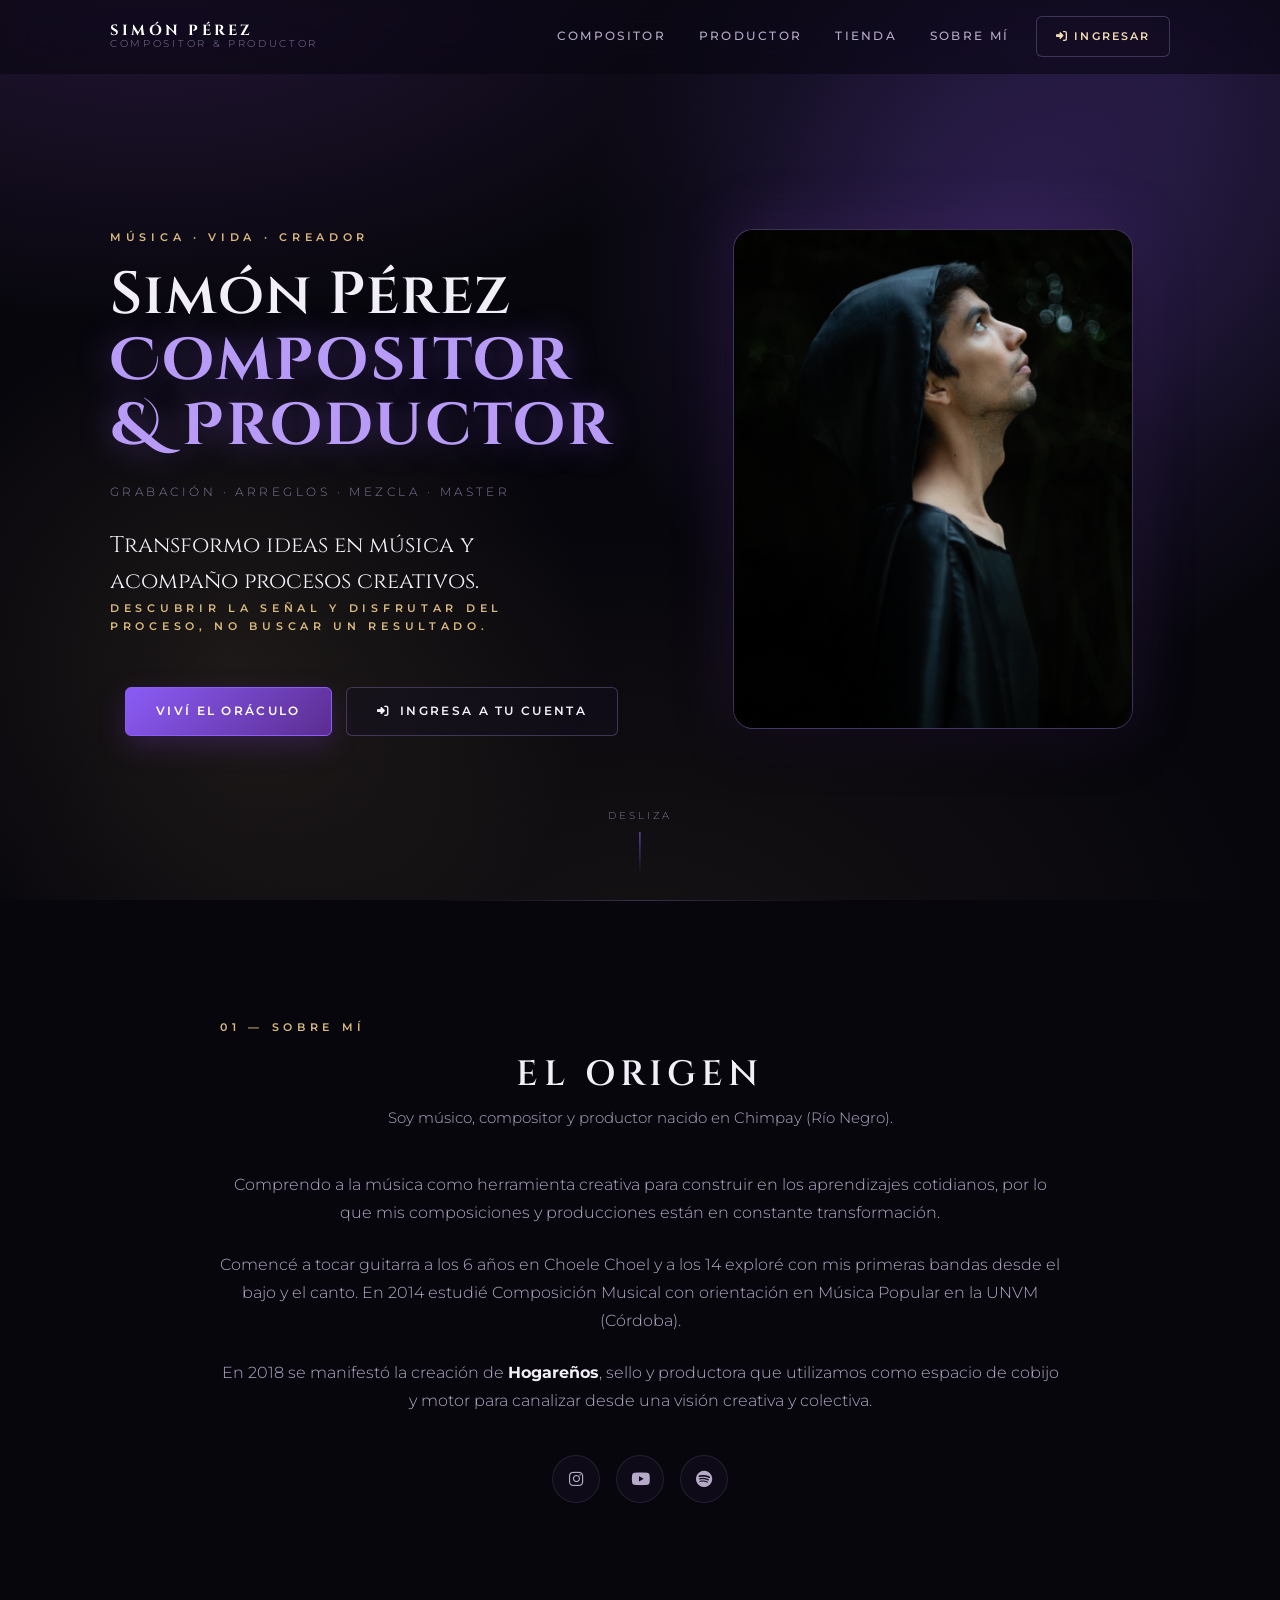
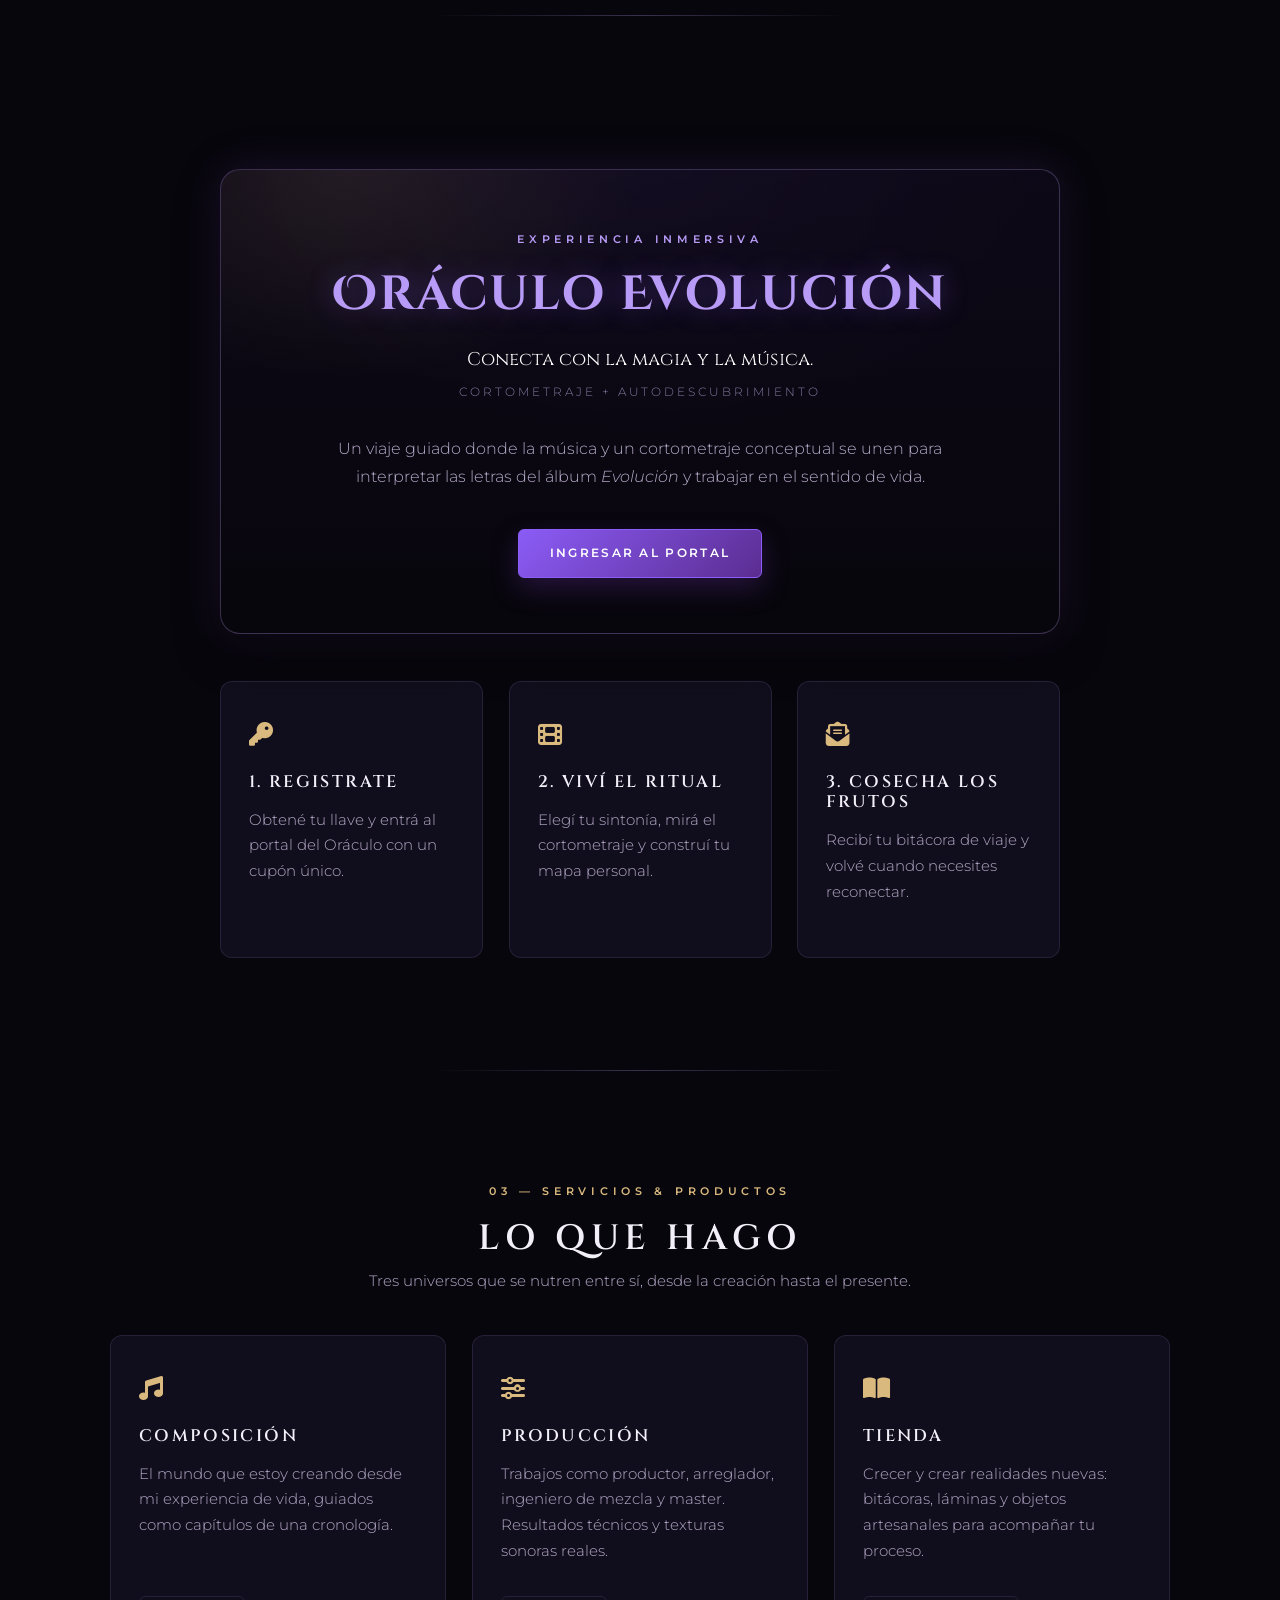
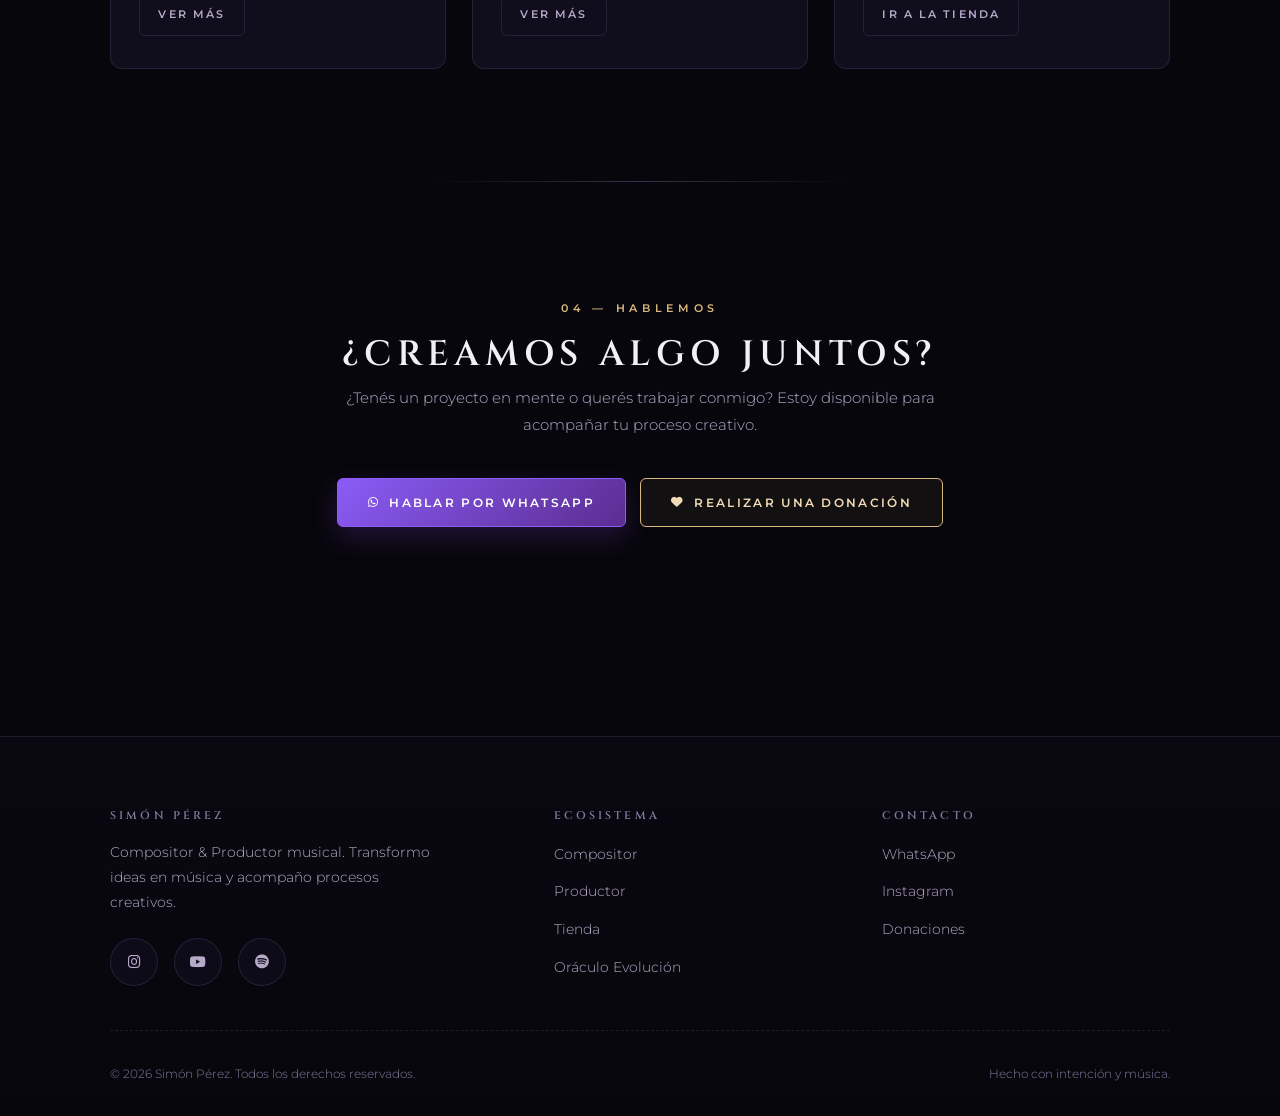
==== commit d9531d91: "prueba" ====
--- a/index.html
+++ b/index.html
@@ -166,14 +166,14 @@
         <div class="grid-3">
           <article class="ventanita" data-reveal>
             <span class="ventanita__icon"><i class="fa-solid fa-music" aria-hidden="true"></i></span>
-            <h3>Compositor</h3>
+            <h3>Composición</h3>
             <p>El mundo que estoy creando desde mi experiencia de vida, guiados como capítulos de una cronología.</p>
             <a class="btn btn--quiet btn--sm" href="compositor.html">Ver más</a>
           </article>
 
           <article class="ventanita" data-reveal="120">
             <span class="ventanita__icon"><i class="fa-solid fa-sliders" aria-hidden="true"></i></span>
-            <h3>Productor</h3>
+            <h3>Producción</h3>
             <p>Trabajos como productor, arreglador, ingeniero de mezcla y master. Resultados técnicos y texturas sonoras reales.</p>
             <a class="btn btn--quiet btn--sm" href="productor.html">Ver más</a>
           </article>
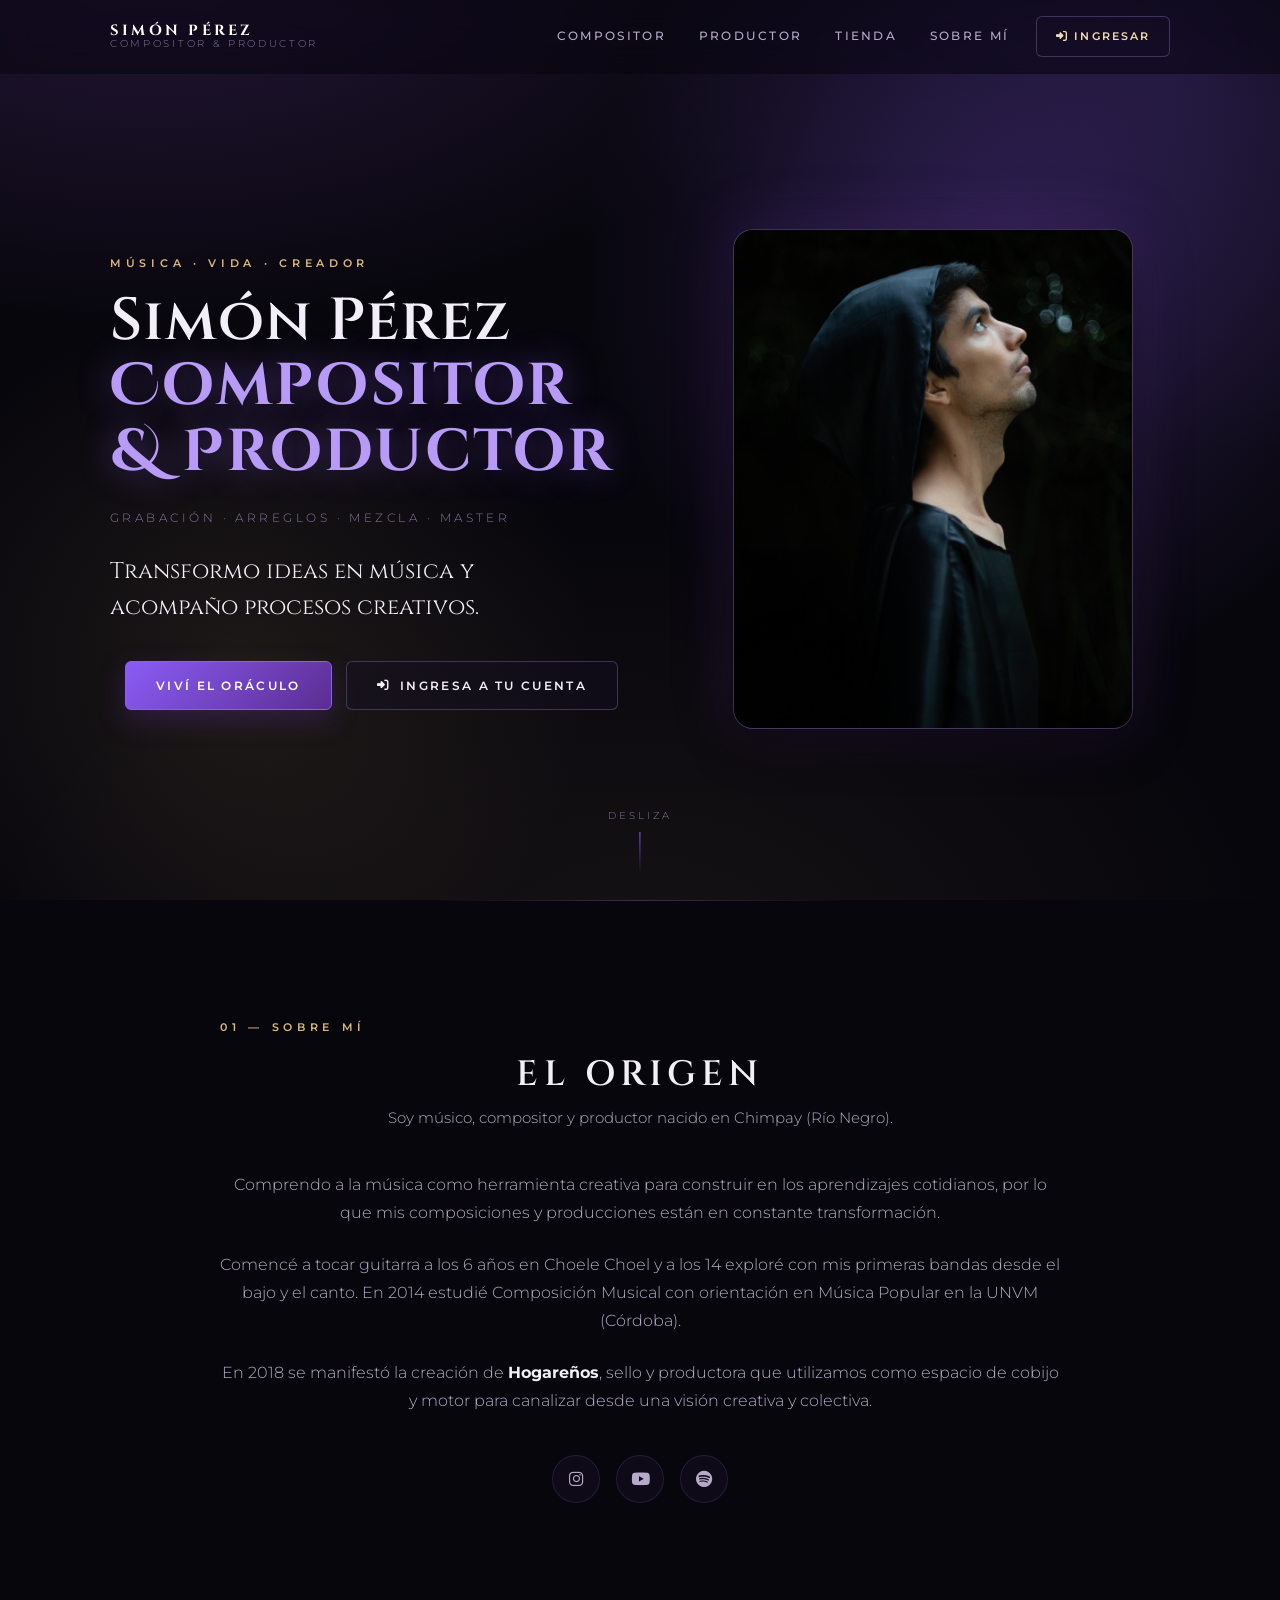
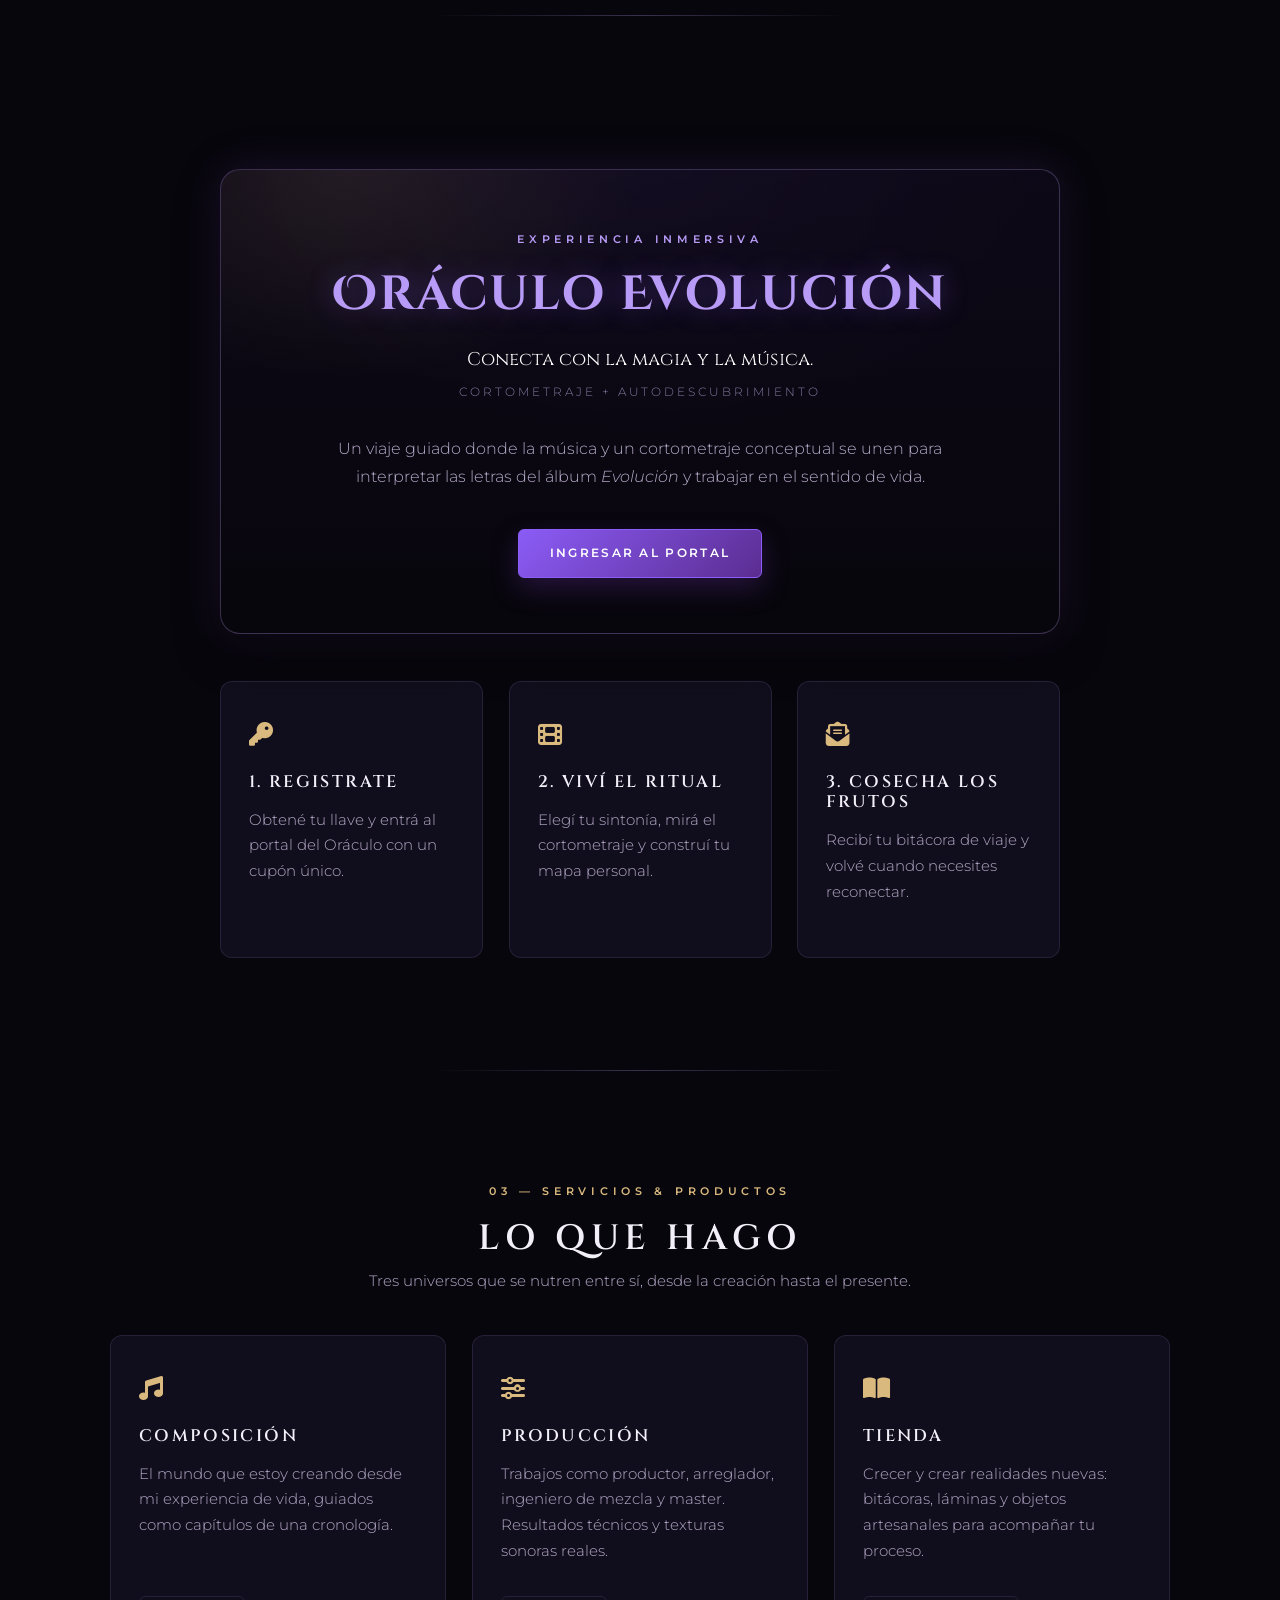
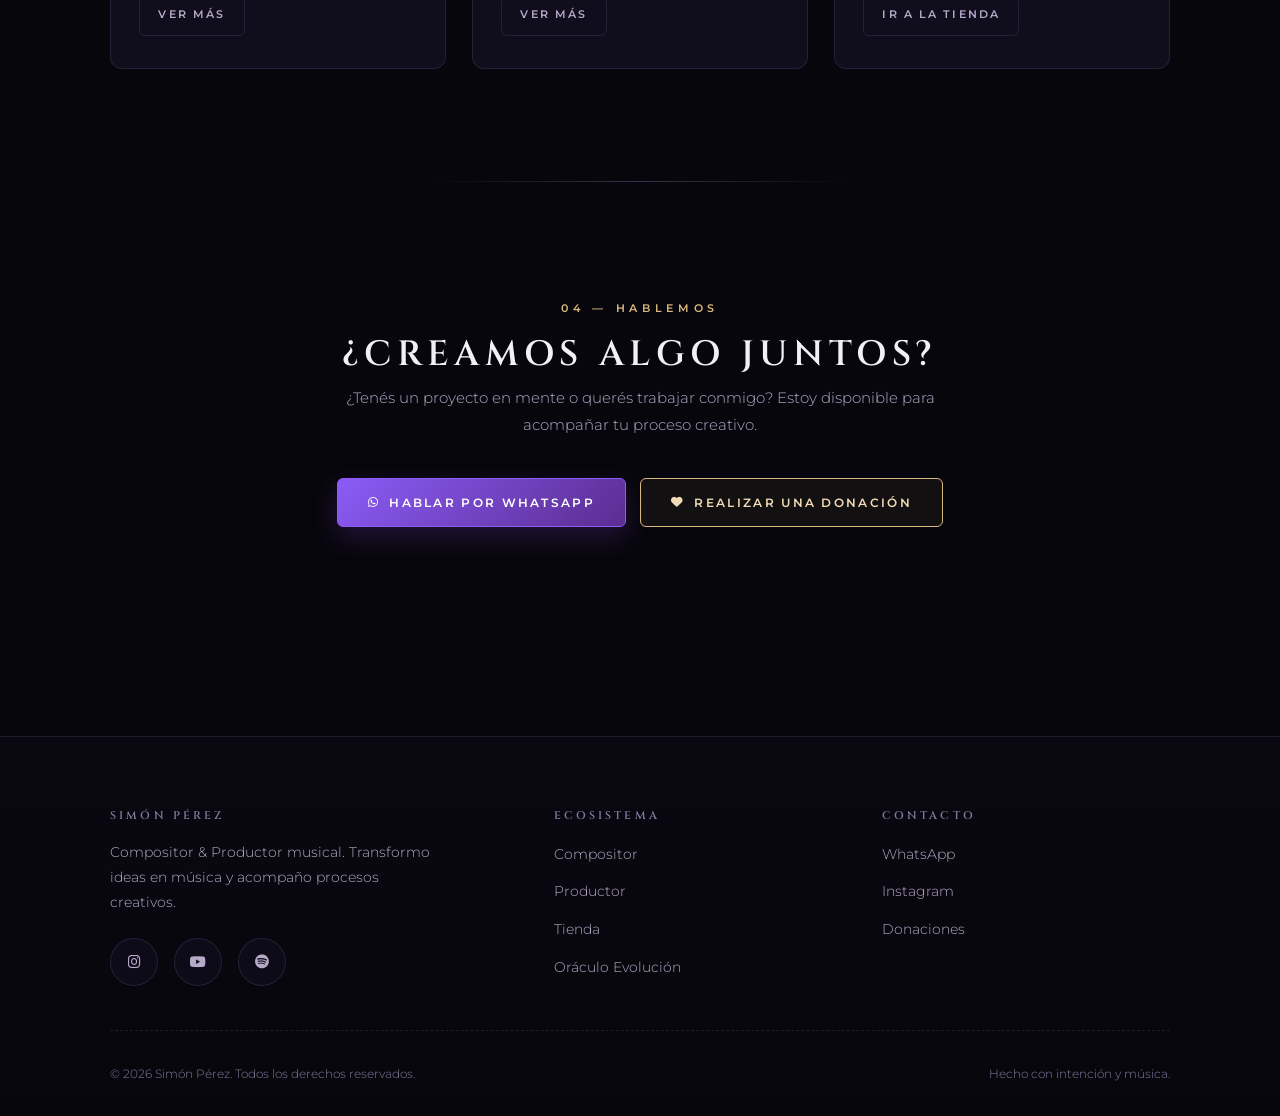
==== commit 8b7b9c6d: "image whatsapp" ====
--- a/index.html
+++ b/index.html
@@ -1,6 +1,16 @@
 <!DOCTYPE html>
 <html lang="es">
 <head>
+  
+  <!-- Meta tags para compartir en redes sociales -->
+  <meta property="og:type" content="website">
+  <meta property="og:url" content="https://saimonizo.com.ar/">
+  <meta property="og:title" content="Simón Pérez — Compositor & Productor Musical">
+  <meta property="og:description" content="Transformo ideas en música y acompaño procesos creativos. Viví la experiencia Oráculo Evolución.">
+  <meta property="og:image" content="https://saimonizo.com.ar/img/og-image.jpg">
+  <meta property="og:image:width" content="1200">
+  <meta property="og:image:height" content="630">
+  <meta name="twitter:card" content="summary_large_image">
   <meta charset="UTF-8">
   <meta name="viewport" content="width=device-width, initial-scale=1.0">
   <title>Simón Pérez — Compositor &amp; Productor Musical</title>
@@ -60,8 +70,7 @@
             <p class="hero__role">Grabación · Arreglos · Mezcla · Master</p>
             <p class="hero__statement">
               Transformo ideas en música y acompaño procesos creativos.
-           <span class="eyebrow">Descubrir la señal y disfrutar del proceso, no buscar un resultado.</span>
-              
+
             </p>
             <div class="btn-row" style="margin-top: 2rem;">
              <a href="portal-evolucion.html" class="btn btn--primary">Viví el Oráculo</a>
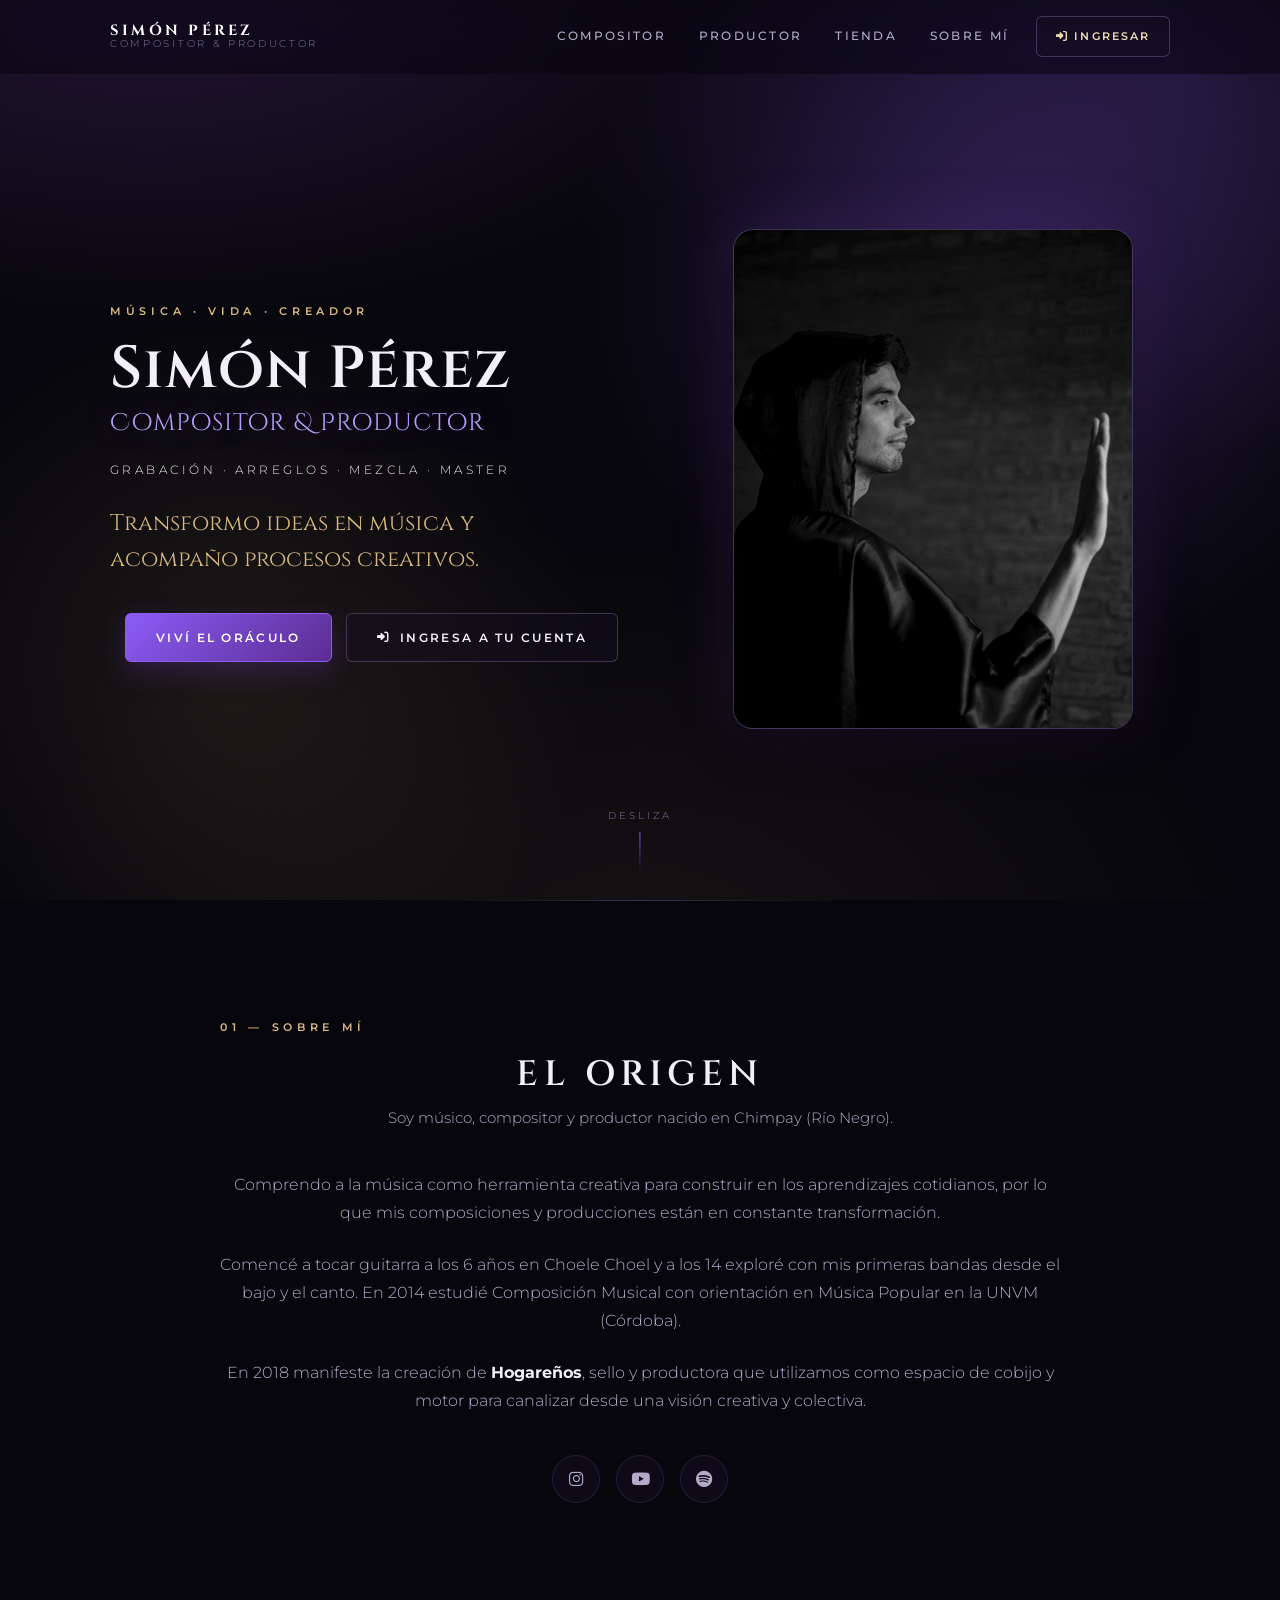
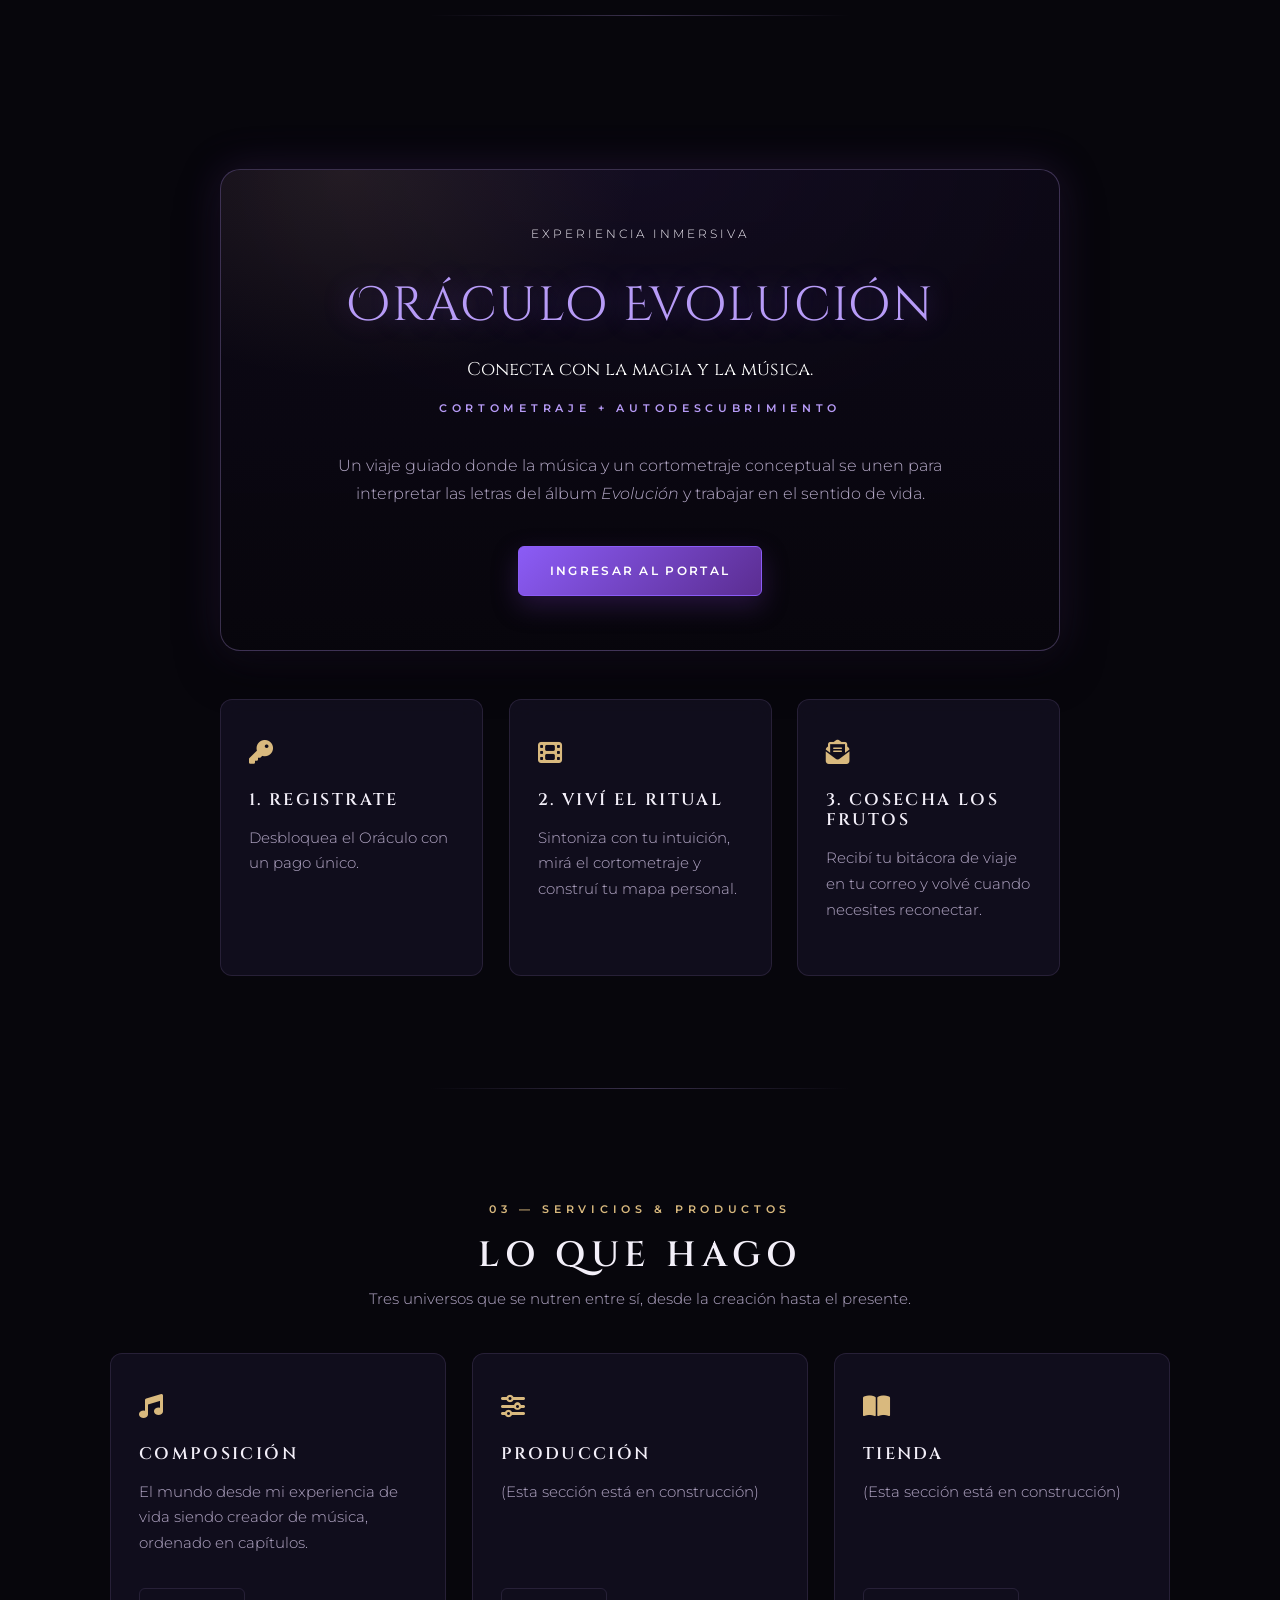
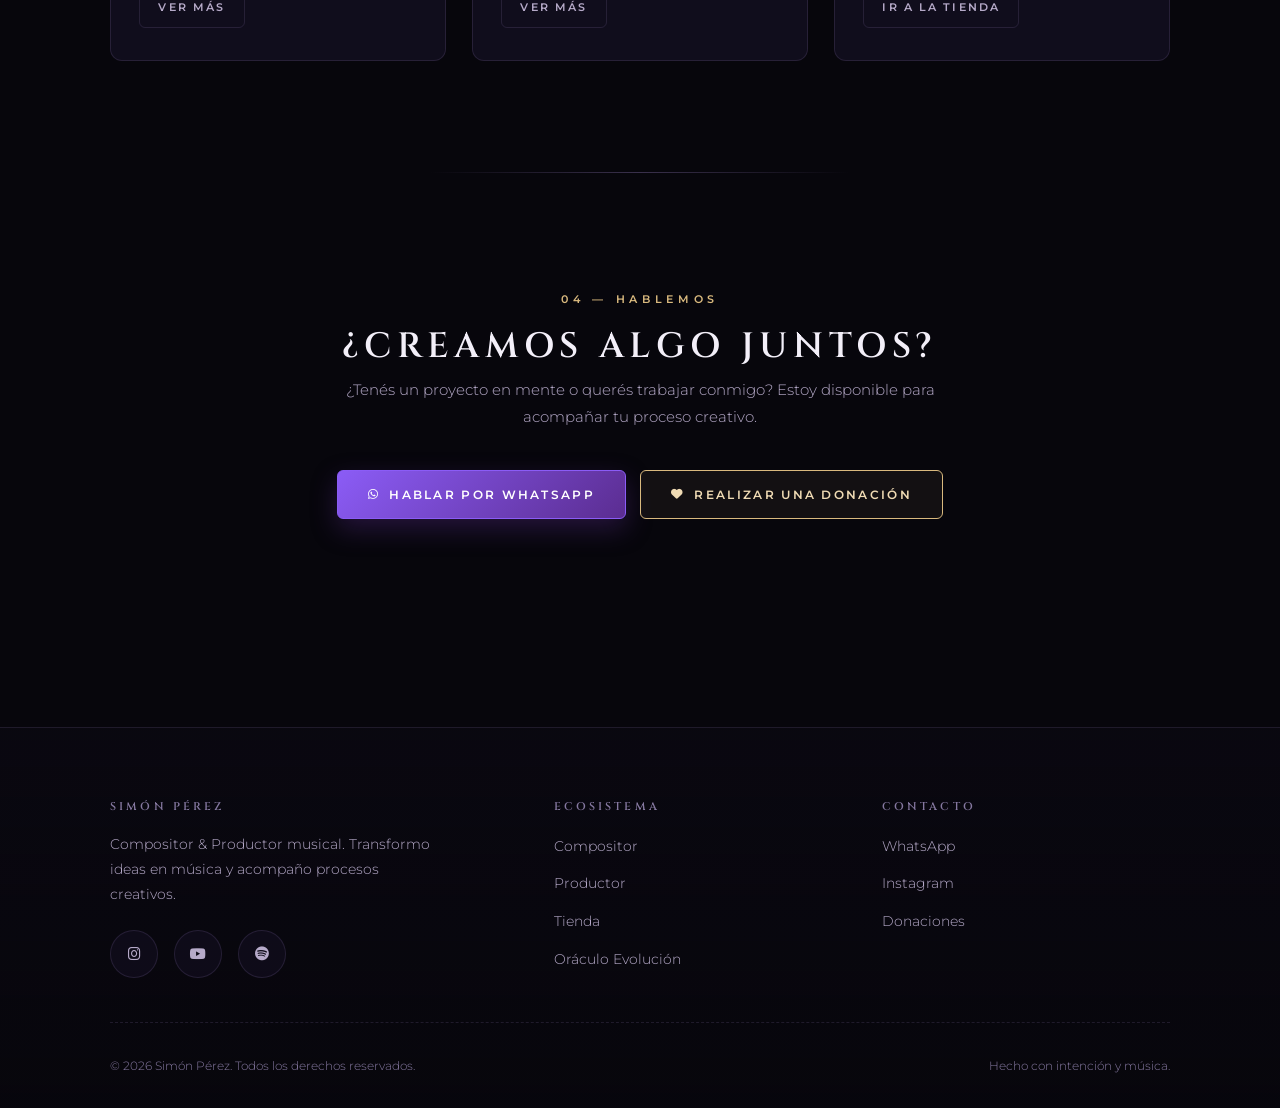
==== commit d1e2afe5: "Act - Copy y Diseño" ====
--- a/index.html
+++ b/index.html
@@ -1,13 +1,13 @@
 <!DOCTYPE html>
 <html lang="es">
 <head>
-  
+
   <!-- Meta tags para compartir en redes sociales -->
   <meta property="og:type" content="website">
   <meta property="og:url" content="https://saimonizo.com.ar/">
   <meta property="og:title" content="Simón Pérez — Compositor & Productor Musical">
   <meta property="og:description" content="Transformo ideas en música y acompaño procesos creativos. Viví la experiencia Oráculo Evolución.">
-  <meta property="og:image" content="https://saimonizo.com.ar/img/og-image.jpg">
+  <meta property="og:image" content="https://saimonizo.com.ar/pics/og-image.jpg">
   <meta property="og:image:width" content="1200">
   <meta property="og:image:height" content="630">
   <meta name="twitter:card" content="summary_large_image">
@@ -109,7 +109,7 @@
             Música Popular en la UNVM (Córdoba).
           </p>
           <p>
-            En 2018 se manifestó la creación de <strong style="color:var(--text)">Hogareños</strong>,
+            En 2018 manifeste la creación de <strong style="color:var(--text)">Hogareños</strong>,
             sello y productora que utilizamos como espacio de cobijo y motor para canalizar desde una
             visión creativa y colectiva.
           </p>
@@ -129,13 +129,13 @@
         <span class="eyebrow" data-reveal>02 — Novedades</span>
 
         <div class="tarjeta-magica" data-reveal>
-          <span class="eyebrow" style="color:var(--violet-soft)">Experiencia inmersiva</span>
+          <p style="font-size:.72rem;letter-spacing:.26em;text-transform:uppercase;color:var(--text);margin-bottom:2rem">
+            Experiencia inmersiva
           <h2 class="titulo-artistico" style="font-size:clamp(1.9rem,5vw,3rem);margin-bottom:.4em">Oráculo Evolución</h2>
           <p style="font-family:var(--font-display);font-size:1.15rem;color:#fff;margin-bottom:.35em">
             Conecta con la magia y la música.
           </p>
-          <p style="font-size:.72rem;letter-spacing:.26em;text-transform:uppercase;color:var(--text-dim);margin-bottom:2rem">
-            Cortometraje + Autodescubrimiento
+          <span class="eyebrow" style="color:var(--violet-soft)">Cortometraje + Autodescubrimiento</span>
           </p>
           <p style="color:var(--text-muted);max-width:58ch;margin:0 auto 2.4rem">
             Un viaje guiado donde la música y un cortometraje conceptual se unen para interpretar
@@ -149,17 +149,17 @@
           <article class="ventanita" data-reveal="0">
             <span class="ventanita__icon"><i class="fa-solid fa-key" aria-hidden="true"></i></span>
             <h3>1. Registrate</h3>
-            <p>Obtené tu llave y entrá al portal del Oráculo con un cupón único.</p>
+            <p>Desbloquea el Oráculo con un pago único.</p>
           </article>
           <article class="ventanita" data-reveal="120">
             <span class="ventanita__icon"><i class="fa-solid fa-film" aria-hidden="true"></i></span>
             <h3>2. Viví el ritual</h3>
-            <p>Elegí tu sintonía, mirá el cortometraje y construí tu mapa personal.</p>
+            <p>Sintoniza con tu intuición, mirá el cortometraje y construí tu mapa personal.</p>
           </article>
           <article class="ventanita" data-reveal="240">
             <span class="ventanita__icon"><i class="fa-solid fa-envelope-open-text" aria-hidden="true"></i></span>
             <h3>3. Cosecha los frutos</h3>
-            <p>Recibí tu bitácora de viaje y volvé cuando necesites reconectar.</p>
+            <p>Recibí tu bitácora de viaje en tu correo y volvé cuando necesites reconectar.</p>
           </article>
         </div>
       </div>
@@ -176,21 +176,21 @@
           <article class="ventanita" data-reveal>
             <span class="ventanita__icon"><i class="fa-solid fa-music" aria-hidden="true"></i></span>
             <h3>Composición</h3>
-            <p>El mundo que estoy creando desde mi experiencia de vida, guiados como capítulos de una cronología.</p>
+            <p>El mundo desde mi experiencia de vida siendo creador de música, ordenado en capítulos.</p>
             <a class="btn btn--quiet btn--sm" href="compositor.html">Ver más</a>
           </article>
 
           <article class="ventanita" data-reveal="120">
             <span class="ventanita__icon"><i class="fa-solid fa-sliders" aria-hidden="true"></i></span>
             <h3>Producción</h3>
-            <p>Trabajos como productor, arreglador, ingeniero de mezcla y master. Resultados técnicos y texturas sonoras reales.</p>
+            <p>(Esta sección está en construcción)</p>
             <a class="btn btn--quiet btn--sm" href="productor.html">Ver más</a>
           </article>
 
           <article class="ventanita" data-reveal="240">
             <span class="ventanita__icon"><i class="fa-solid fa-book-open" aria-hidden="true"></i></span>
             <h3>Tienda</h3>
-            <p>Crecer y crear realidades nuevas: bitácoras, láminas y objetos artesanales para acompañar tu proceso.</p>
+            <p>(Esta sección está en construcción)</p>
             <a class="btn btn--quiet btn--sm" href="tienda.html">Ir a la tienda</a>
           </article>
         </div>
--- a/css/estilos.css
+++ b/css/estilos.css
@@ -188,10 +188,13 @@
 
 .titulo-artistico {
   font-family: var(--font-artistic);
-  font-weight: 700;
+  font-weight: 500;
+  font-size: 1.50rem;
   color: var(--violet-soft);
   letter-spacing: 0.04em;
   text-shadow: 0 0 26px rgba(139, 92, 246, 0.42);
+  display: block;
+  margin-top: 8px;  
 }
 
 /* Rótulo pequeño en mayúsculas (kicker / eyebrow) */
@@ -559,15 +562,15 @@
   font-size: 0.72rem;
   letter-spacing: 0.3em;
   text-transform: uppercase;
-  color: var(--text-dim);
+  color: var(--text);
   margin-bottom: 1.6rem;
 }
 .hero__statement {
   font-family: var(--font-display);
   font-size: clamp(1.05rem, 2.3vw, 1.4rem);
-  font-weight: 400;
+  font-weight: 350;
   line-height: 1.6;
-  color: var(--text);
+  color: var(--gold);
   max-width: 34ch;
   margin-bottom: 2.2rem;
 }
@@ -1209,7 +1212,7 @@
 /* Selector tipo tarjeta (elementos / tiempos) */
 .choice-grid {
   display: grid;
-  grid-template-columns: repeat(auto-fit, minmax(140px, 1fr));
+  grid-template-columns: repeat(auto-fit, minmax(160px, 1fr));
   gap: 0.85rem;
   margin-bottom: 0.5rem;
 }
@@ -2016,12 +2019,15 @@
 }
 
 /* Anchos de lectura del ritual (antes dispersos en dos bloques duplicados) */
+#paso-2 .tarjeta-magica,
 #paso-3 .media-frame { max-width: var(--maxw-mid); margin-left: auto; margin-right: auto; }
 #paso-4 .bloque-contexto,
 #paso-4 .tarjeta-magica,
 #paso-4 .bloque-album,
+#paso-4 [data-reveal],
 #paso-5 .tarjeta-magica,
-#paso-5 .panel {
+#paso-5 .panel,
+#paso-5 [data-reveal] {
   max-width: var(--maxw-narrow);
   margin-left: auto;
   margin-right: auto;
@@ -2238,3 +2244,167 @@
   body { background: #fff; color: #000; }
   .tarjeta-magica, .panel, .ventanita { border-color: #999; background: #fff; box-shadow: none; }
 }
+
+/* ===== SECCIÓN FORMULARIO DE TESTIMONIOS ===== */
+.testimonios-form-section {
+  padding: 80px 20px;
+  background: radial-gradient(ellipse at 50% 0%, rgba(139, 92, 246, 0.08), transparent 70%);
+}
+
+.testimonios-form-card {
+  max-width: 640px;
+  margin: 0 auto;
+  padding: 50px 40px;
+  background: linear-gradient(180deg, rgba(21, 15, 36, 0.95) 0%, rgba(13, 10, 22, 0.98) 100%);
+  border: 1px solid rgba(155, 130, 200, 0.2);
+  border-radius: 20px;
+  box-shadow: 0 30px 80px rgba(0, 0, 0, 0.5);
+}
+
+.testimonios-form-header {
+  text-align: center;
+  margin-bottom: 35px;
+}
+
+.testimonios-form-icono {
+  font-size: 2.5rem;
+  color: var(--gold-soft, #d9b97e);
+  margin-bottom: 16px;
+  opacity: 0.9;
+}
+
+.testimonios-form-titulo {
+  font-family: var(--font-display, 'Cinzel', Georgia, serif);
+  font-size: 2rem;
+  color: var(--texto-principal, #f3eff9);
+  letter-spacing: 2px;
+  text-transform: uppercase;
+  margin-bottom: 12px;
+}
+
+.testimonios-form-subtitulo {
+  font-family: Georgia, serif;
+  font-size: 1.05rem;
+  color: var(--texto-secundario, #b6aac9);
+  font-style: italic;
+  line-height: 1.6;
+}
+
+/* Formulario */
+.form-grupo {
+  margin-bottom: 22px;
+}
+
+.form-label {
+  display: block;
+  font-size: 0.85rem;
+  color: var(--texto-secundario, #b6aac9);
+  letter-spacing: 0.5px;
+  text-transform: uppercase;
+  margin-bottom: 8px;
+  font-weight: 600;
+}
+
+.form-input,
+.form-textarea {
+  width: 100%;
+  padding: 12px 16px;
+  background: rgba(7, 6, 12, 0.6);
+  border: 1px solid rgba(155, 130, 200, 0.25);
+  border-radius: 8px;
+  color: var(--texto-principal, #f3eff9);
+  font-family: inherit;
+  font-size: 1rem;
+  transition: border-color 0.2s, box-shadow 0.2s;
+}
+
+.form-input:focus,
+.form-textarea:focus {
+  outline: none;
+  border-color: var(--violet-soft, #8b5cf6);
+  box-shadow: 0 0 0 3px rgba(139, 92, 246, 0.15);
+}
+
+.form-textarea {
+  resize: vertical;
+  min-height: 120px;
+  line-height: 1.6;
+}
+
+.form-hint {
+  display: block;
+  font-size: 0.8rem;
+  color: #8578a0;
+  margin-top: 6px;
+  font-style: italic;
+}
+
+/* Estrellas de rating */
+.rating-stars {
+  display: flex;
+  gap: 6px;
+  justify-content: center;
+  margin: 10px 0;
+}
+
+.star-btn {
+  background: none;
+  border: none;
+  font-size: 2rem;
+  color: #4a3f6b;
+  cursor: pointer;
+  transition: color 0.15s, transform 0.15s;
+  padding: 0 4px;
+}
+
+.star-btn:hover,
+.star-btn.activa {
+  color: var(--gold-soft, #d9b97e);
+  transform: scale(1.15);
+}
+
+/* Mensaje de éxito */
+.testimonios-exito {
+  text-align: center;
+  padding: 30px 20px;
+}
+
+.testimonios-exito-icono {
+  font-size: 3.5rem;
+  color: #10b981;
+  margin-bottom: 20px;
+}
+
+.testimonios-exito h3 {
+  font-family: var(--font-display, 'Cinzel', Georgia, serif);
+  font-size: 1.5rem;
+  color: var(--texto-principal, #f3eff9);
+  margin-bottom: 12px;
+  letter-spacing: 1px;
+}
+
+.testimonios-exito p {
+  color: var(--texto-secundario, #b6aac9);
+  font-family: Georgia, serif;
+  font-style: italic;
+  line-height: 1.6;
+}
+
+.testimonios-form-aviso {
+  text-align: center;
+  font-size: 0.8rem;
+  color: #8578a0;
+  margin-top: 18px;
+  font-style: italic;
+}
+
+.testimonios-form-aviso i {
+  color: var(--violet-soft, #8b5cf6);
+  margin-right: 4px;
+}
+
+@media (max-width: 768px) {
+  .testimonios-form-card { padding: 35px 22px; }
+  .testimonios-form-titulo { font-size: 1.5rem; }
+  .star-btn { font-size: 1.6rem; }
+}
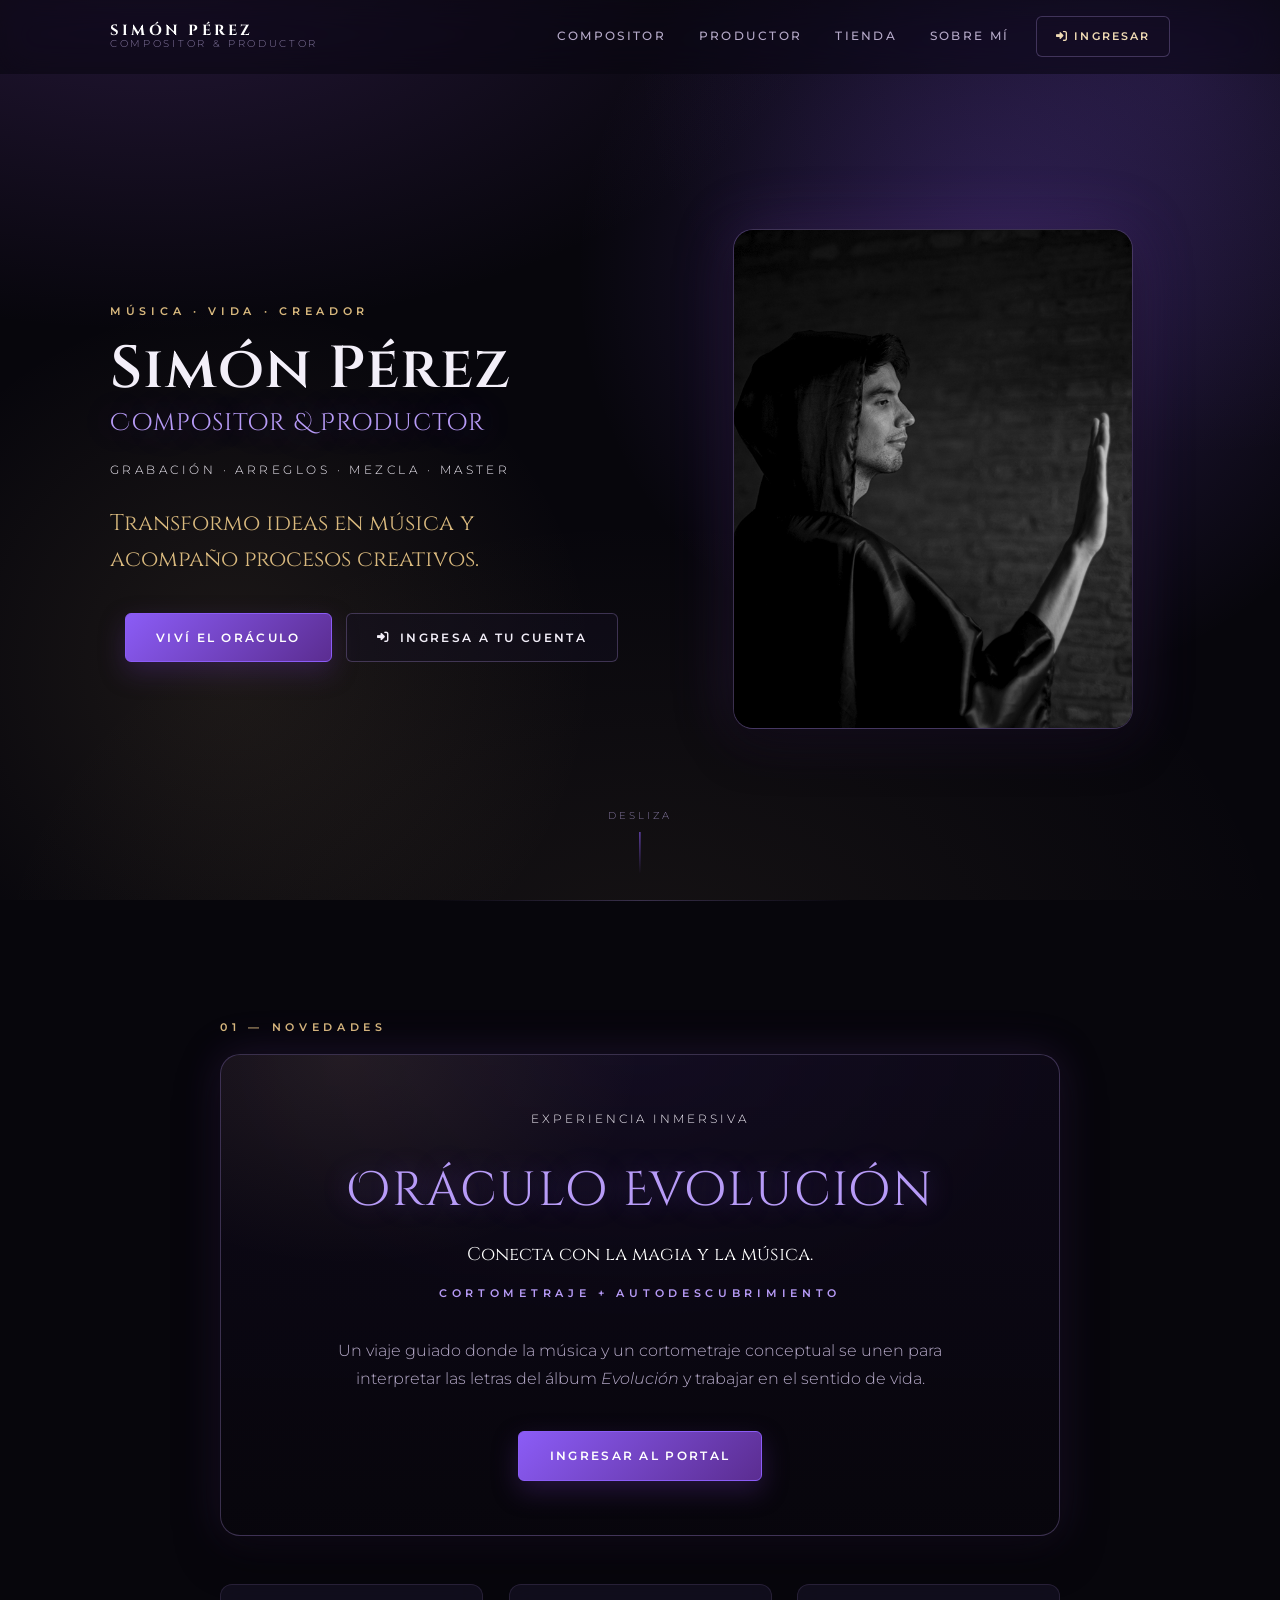
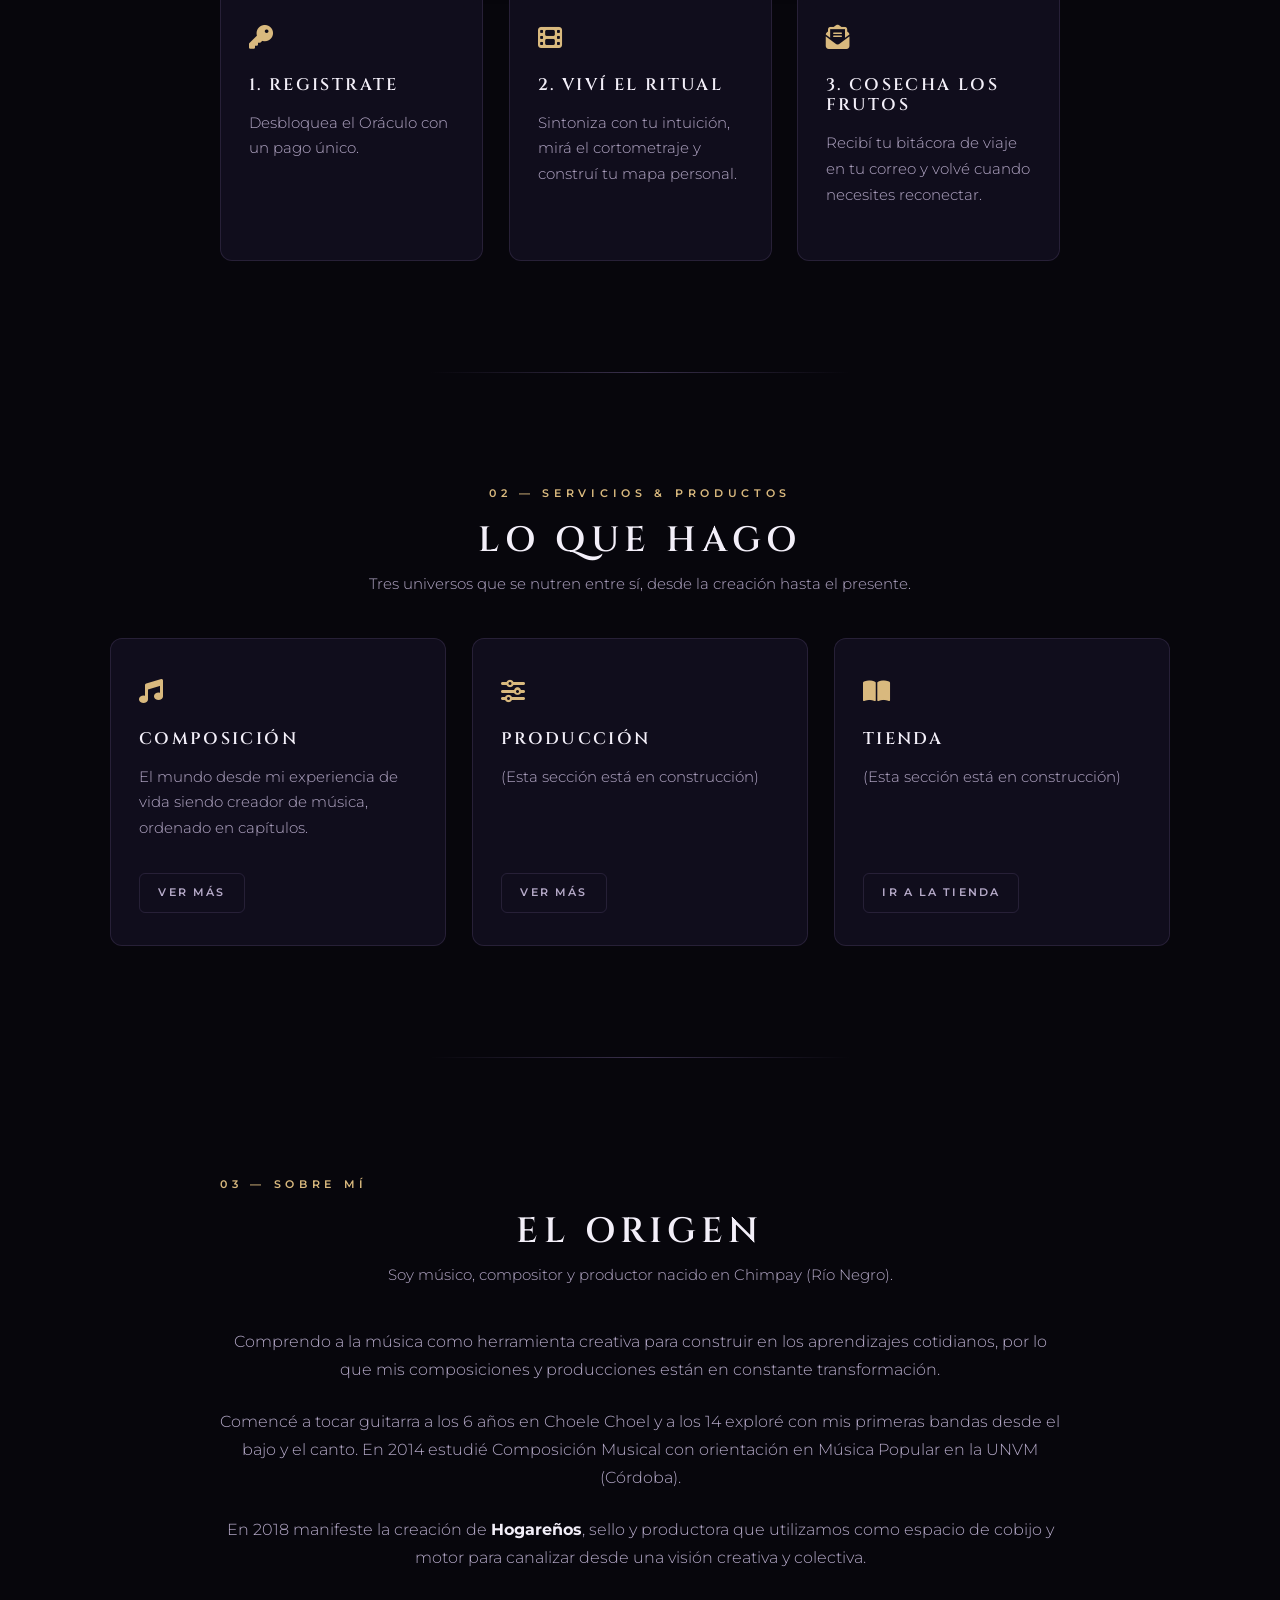
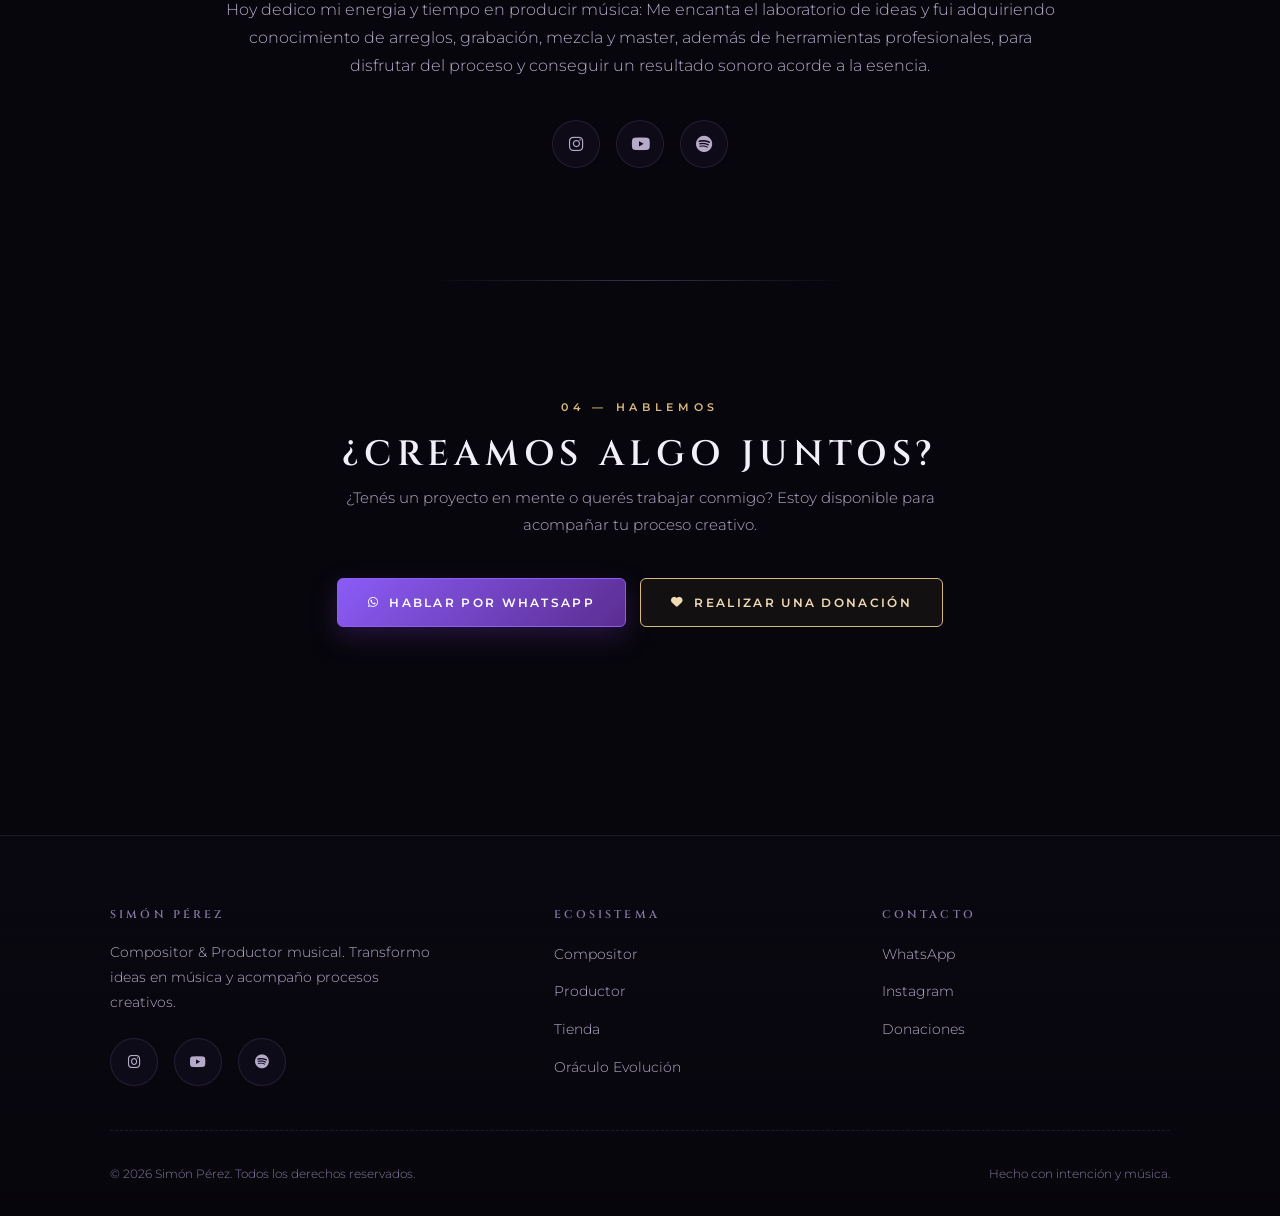
==== commit cf56098e: "actualizacion para prueba final" ====
--- a/index.html
+++ b/index.html
@@ -91,42 +91,10 @@
       <a class="hero__scroll" href="#sobre-mi" aria-label="Bajar a Sobre mí">Desliza</a>
     </section>
 
-    <!-- ======================= SOBRE MÍ ======================= -->
-    <section class="seccion seccion--divided" id="sobre-mi">
-      <div class="contenedor contenedor--mid">
-        <span class="eyebrow" data-reveal>01 — Sobre mí</span>
-        <h2 class="section-title" data-reveal>El origen</h2>
-        <p class="section-lead" data-reveal>Soy músico, compositor y productor nacido en Chimpay (Río Negro).</p>
-
-        <div class="stack" data-reveal style="text-align:center;color:var(--text-muted)">
-          <p>
-            Comprendo a la música como herramienta creativa para construir en los aprendizajes
-            cotidianos, por lo que mis composiciones y producciones están en constante transformación.
-          </p>
-          <p>
-            Comencé a tocar guitarra a los 6 años en Choele Choel y a los 14 exploré con mis primeras
-            bandas desde el bajo y el canto. En 2014 estudié Composición Musical con orientación en
-            Música Popular en la UNVM (Córdoba).
-          </p>
-          <p>
-            En 2018 manifeste la creación de <strong style="color:var(--text)">Hogareños</strong>,
-            sello y productora que utilizamos como espacio de cobijo y motor para canalizar desde una
-            visión creativa y colectiva.
-          </p>
-        </div>
-
-        <div class="social" data-reveal style="margin-top:2.5rem">
-          <a data-link="instagram" href="#" target="_blank" rel="noopener" aria-label="Instagram"><i class="fa-brands fa-instagram" aria-hidden="true"></i></a>
-          <a data-link="youtube" href="#" target="_blank" rel="noopener" aria-label="YouTube"><i class="fa-brands fa-youtube" aria-hidden="true"></i></a>
-          <a data-link="spotify" href="#" target="_blank" rel="noopener" aria-label="Spotify"><i class="fa-brands fa-spotify" aria-hidden="true"></i></a>
-        </div>
-      </div>
-    </section>
-
     <!-- ======================= FUNNEL: ORÁCULO EVOLUCIÓN ======================= -->
     <section class="seccion seccion--divided" id="oraculo-destacado">
       <div class="contenedor contenedor--mid">
-        <span class="eyebrow" data-reveal>02 — Novedades</span>
+        <span class="eyebrow" data-reveal>01 — Novedades</span>
 
         <div class="tarjeta-magica" data-reveal>
           <p style="font-size:.72rem;letter-spacing:.26em;text-transform:uppercase;color:var(--text);margin-bottom:2rem">
@@ -168,7 +136,7 @@
     <!-- ======================= LO QUE HAGO ======================= -->
     <section class="seccion seccion--divided" id="servicios">
       <div class="contenedor">
-        <span class="eyebrow" data-reveal style="display:block;text-align:center">03 — servicios & productos</span>
+        <span class="eyebrow" data-reveal style="display:block;text-align:center">02 — servicios & productos</span>
         <h2 class="section-title" data-reveal>Lo que hago</h2>
         <p class="section-lead" data-reveal>Tres universos que se nutren entre sí, desde la creación hasta el presente.</p>
 
@@ -193,6 +161,42 @@
             <p>(Esta sección está en construcción)</p>
             <a class="btn btn--quiet btn--sm" href="tienda.html">Ir a la tienda</a>
           </article>
+        </div>
+      </div>
+    </section>
+
+        <!-- ======================= SOBRE MÍ ======================= -->
+    <section class="seccion seccion--divided" id="sobre-mi">
+      <div class="contenedor contenedor--mid">
+        <span class="eyebrow" data-reveal>03 — Sobre mí</span>
+        <h2 class="section-title" data-reveal>El origen</h2>
+        <p class="section-lead" data-reveal>Soy músico, compositor y productor nacido en Chimpay (Río Negro).</p>
+
+        <div class="stack" data-reveal style="text-align:center;color:var(--text-muted)">
+          <p>
+            Comprendo a la música como herramienta creativa para construir en los aprendizajes
+            cotidianos, por lo que mis composiciones y producciones están en constante transformación.
+          </p>
+          <p>
+            Comencé a tocar guitarra a los 6 años en Choele Choel y a los 14 exploré con mis primeras
+            bandas desde el bajo y el canto. En 2014 estudié Composición Musical con orientación en
+            Música Popular en la UNVM (Córdoba).
+          </p>
+          <p>
+            En 2018 manifeste la creación de <strong style="color:var(--text)">Hogareños</strong>,
+            sello y productora que utilizamos como espacio de cobijo y motor para canalizar desde una
+            visión creativa y colectiva.
+          </p>
+          <p>
+            Hoy dedico mi energia y tiempo en producir música: Me encanta el laboratorio de ideas y fui adquiriendo conocimiento de arreglos, grabación, mezcla y master, 
+            además de herramientas profesionales, para disfrutar del proceso y conseguir un resultado sonoro acorde a la esencia.
+          </p>
+        </div>
+
+        <div class="social" data-reveal style="margin-top:2.5rem">
+          <a data-link="instagram" href="#" target="_blank" rel="noopener" aria-label="Instagram"><i class="fa-brands fa-instagram" aria-hidden="true"></i></a>
+          <a data-link="youtube" href="#" target="_blank" rel="noopener" aria-label="YouTube"><i class="fa-brands fa-youtube" aria-hidden="true"></i></a>
+          <a data-link="spotify" href="#" target="_blank" rel="noopener" aria-label="Spotify"><i class="fa-brands fa-spotify" aria-hidden="true"></i></a>
         </div>
       </div>
     </section>
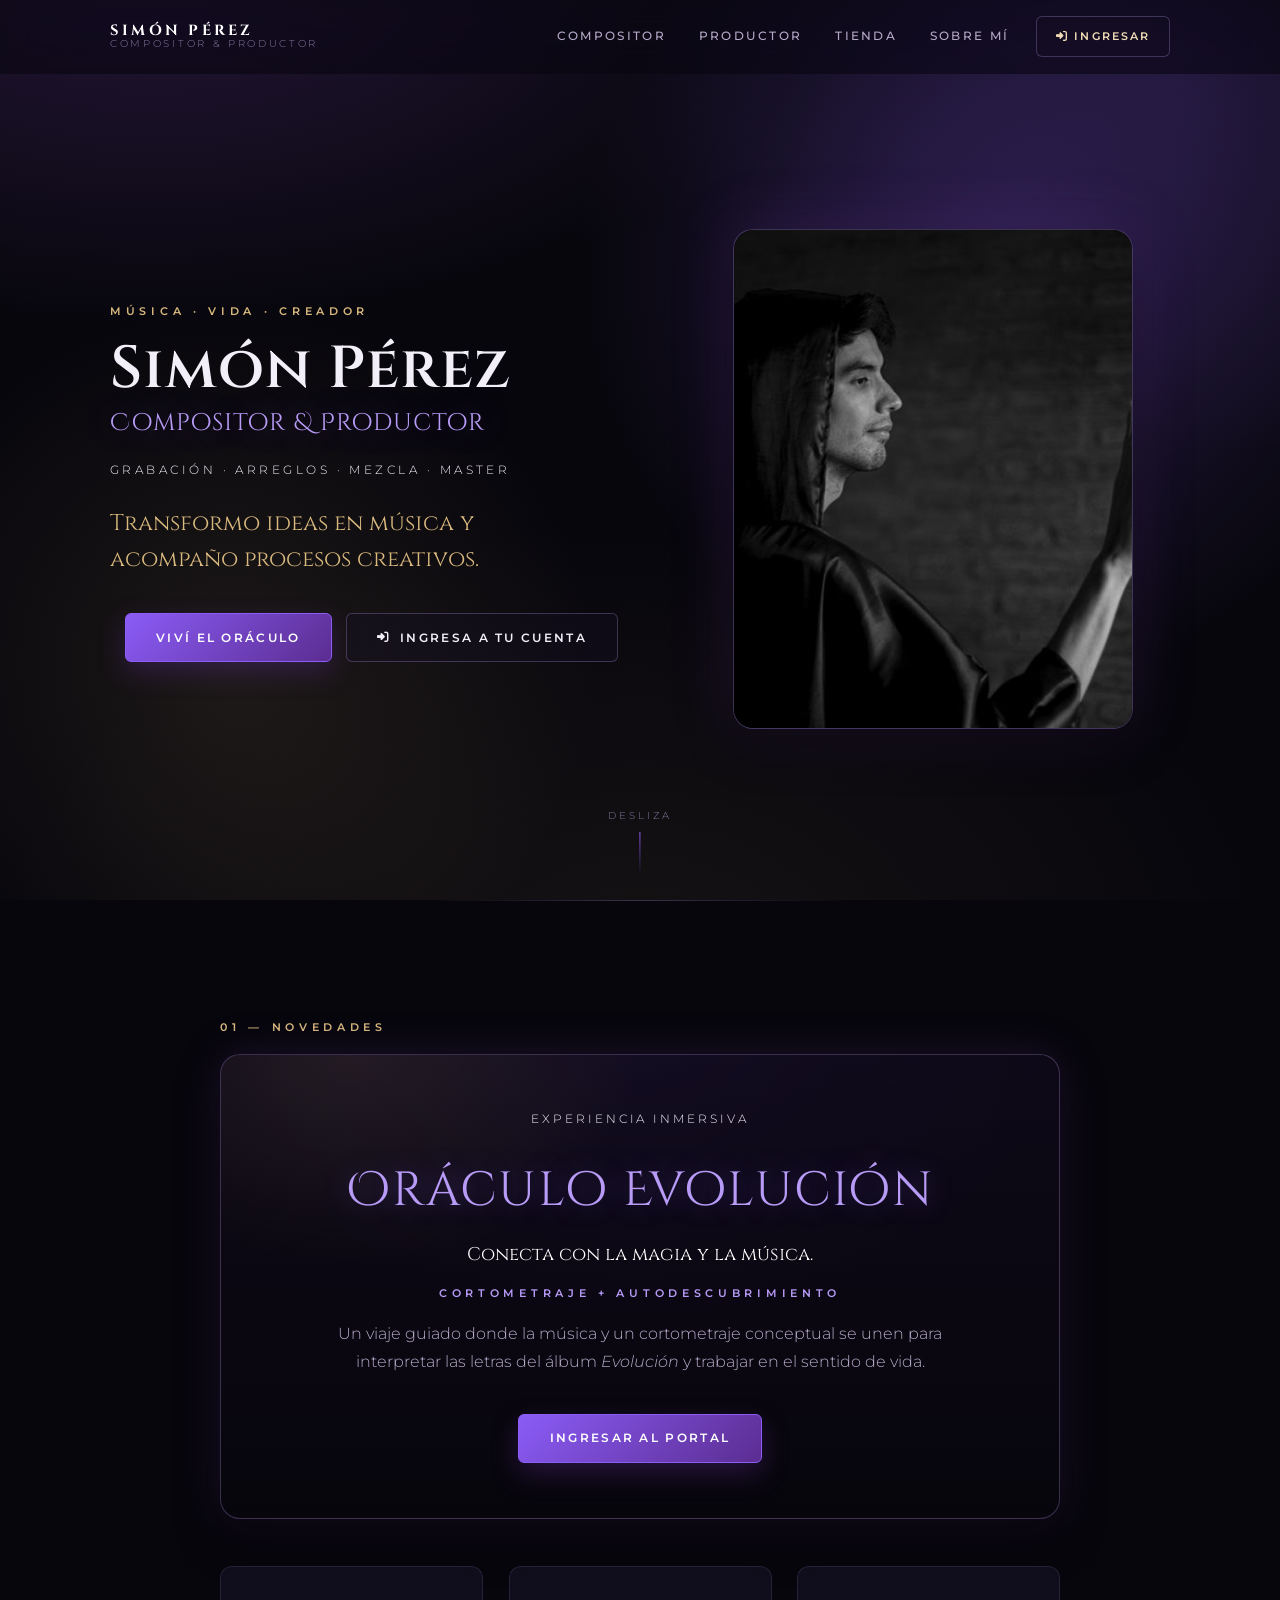
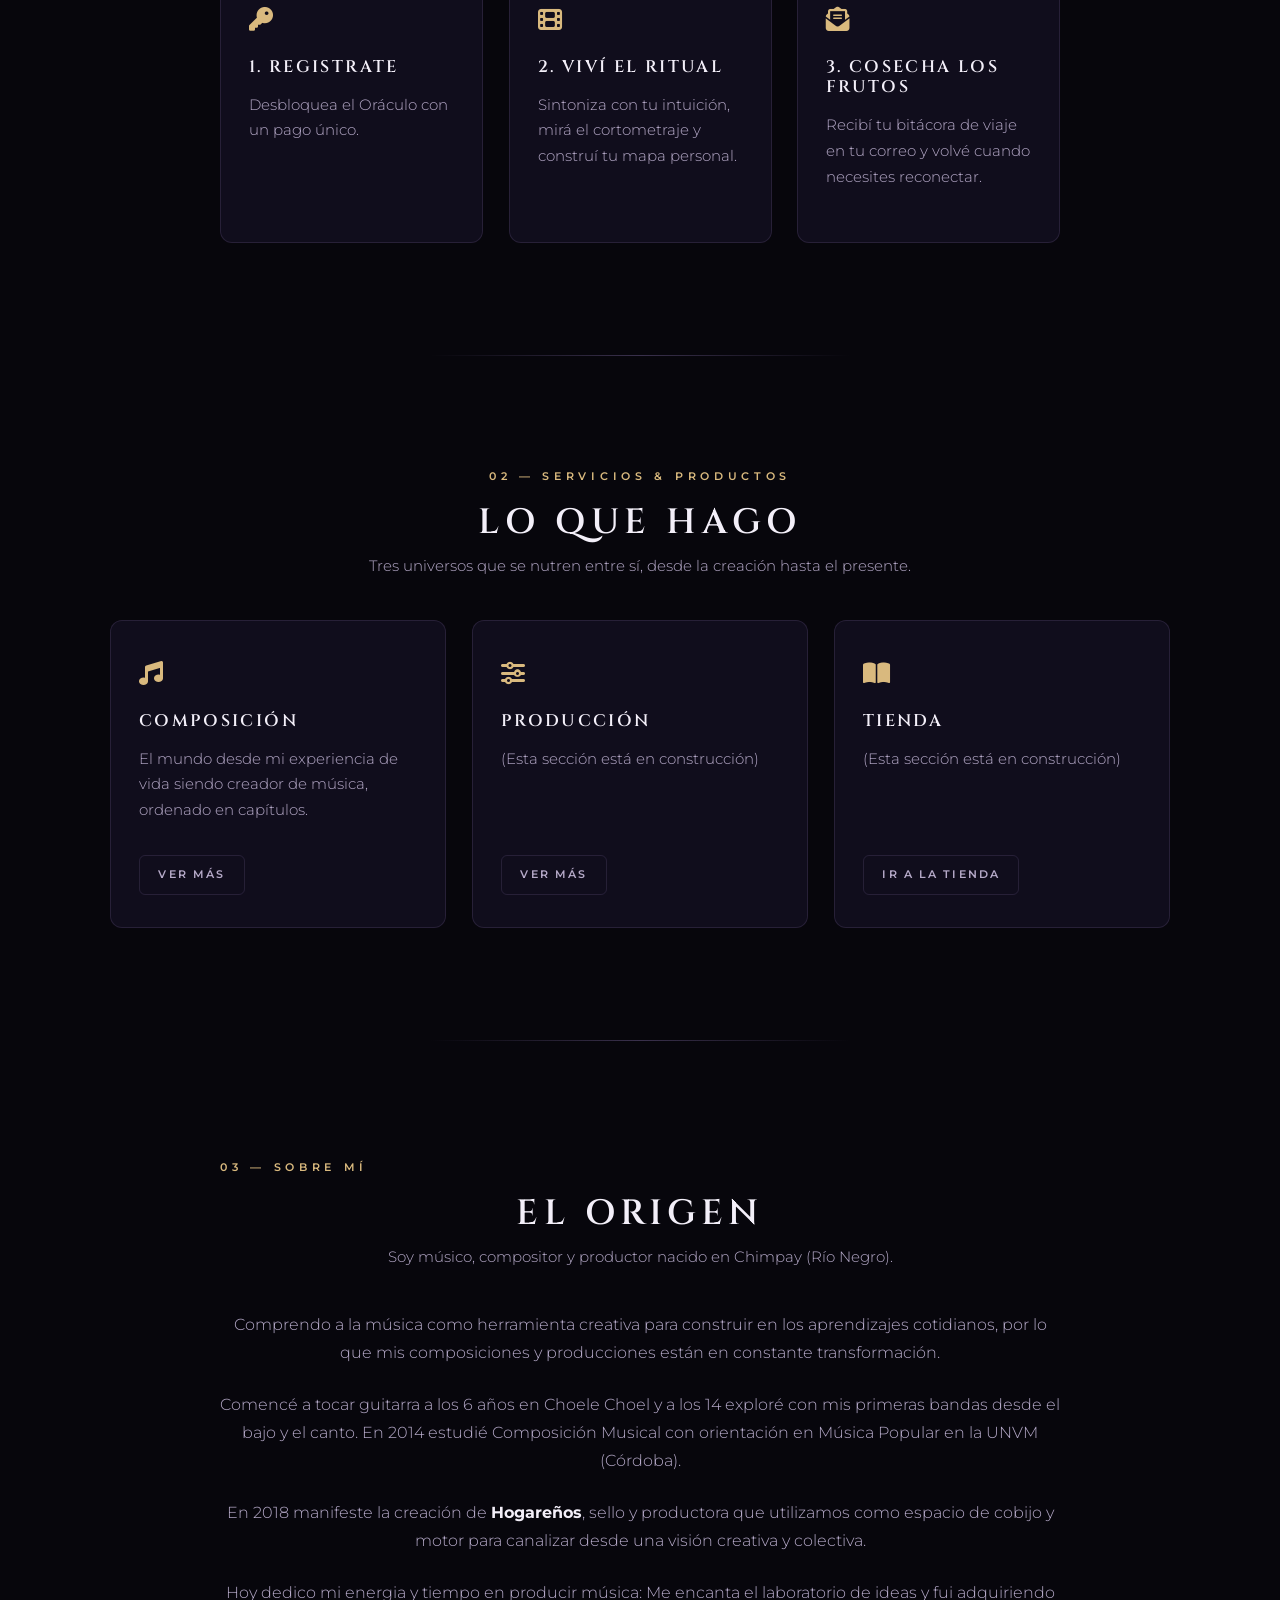
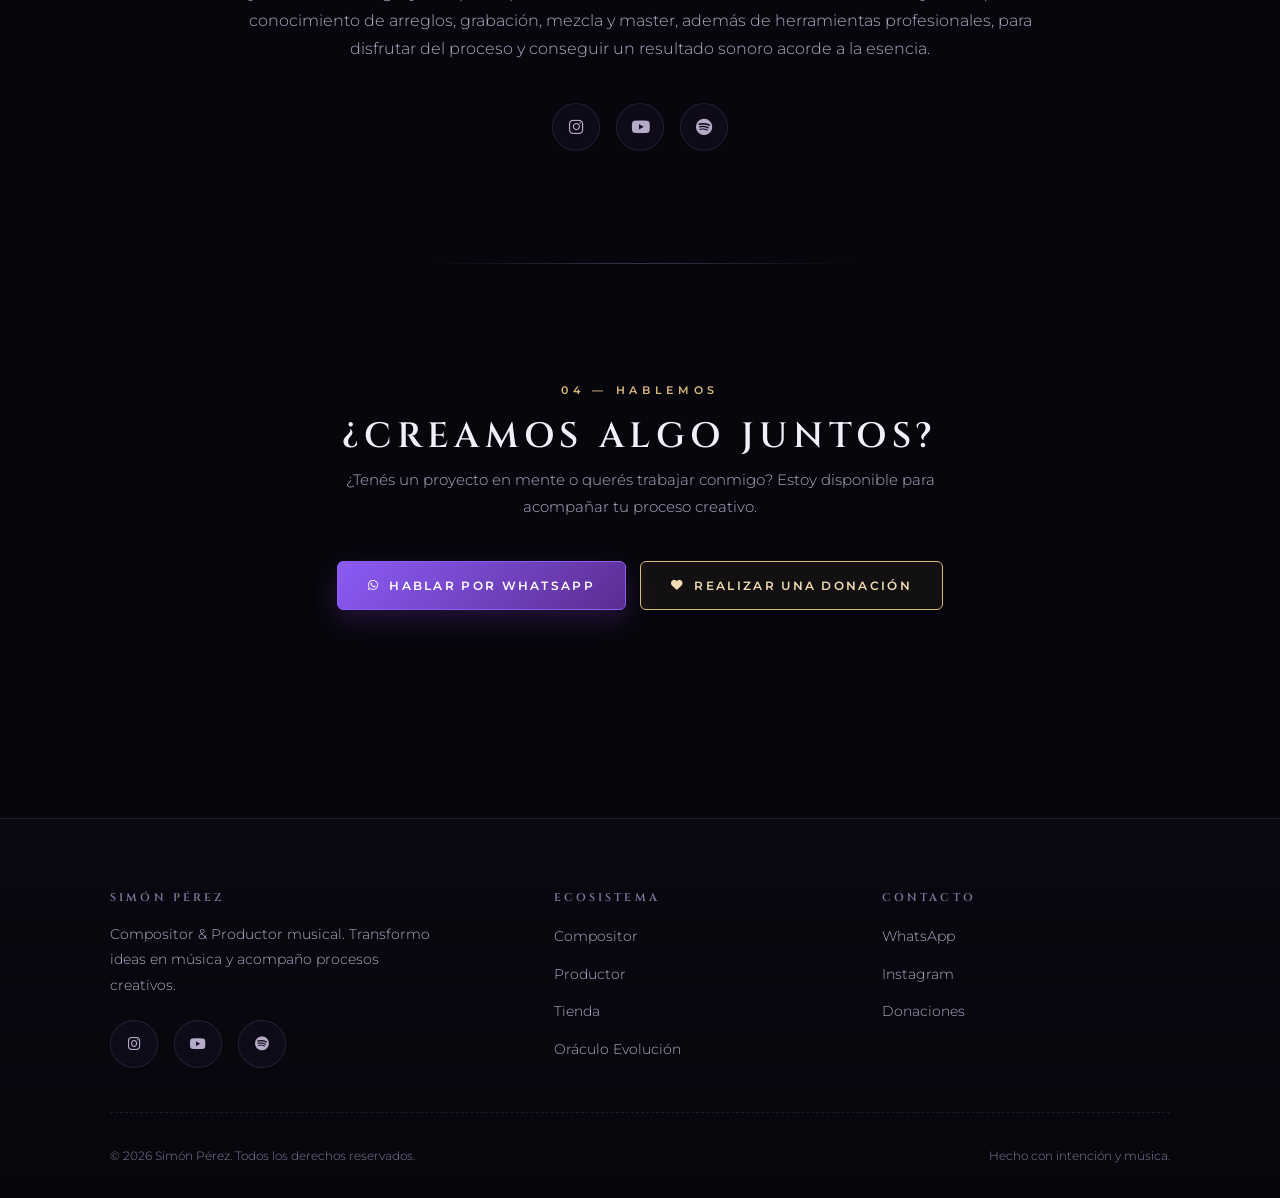
==== commit 1cf49361: "f5 + genspark" ====
--- a/index.html
+++ b/index.html
@@ -97,14 +97,12 @@
         <span class="eyebrow" data-reveal>01 — Novedades</span>
 
         <div class="tarjeta-magica" data-reveal>
-          <p style="font-size:.72rem;letter-spacing:.26em;text-transform:uppercase;color:var(--text);margin-bottom:2rem">
-            Experiencia inmersiva
-          <h2 class="titulo-artistico" style="font-size:clamp(1.9rem,5vw,3rem);margin-bottom:.4em">Oráculo Evolución</h2>
-          <p style="font-family:var(--font-display);font-size:1.15rem;color:#fff;margin-bottom:.35em">
-            Conecta con la magia y la música.
-          </p>
-          <span class="eyebrow" style="color:var(--violet-soft)">Cortometraje + Autodescubrimiento</span>
-          </p>
+          <p style="font-size:.72rem;letter-spacing:.26em;text-transform:uppercase;color:var(--text);margin-bottom:2rem">Experiencia inmersiva</p>
+          <h2 class="titulo-artistico" style="font-size:clamp(1.9rem,5vw,3rem);margin-bottom:.4em">Oráculo Evolución</h2>
+          <p style="font-family:var(--font-display);font-size:1.15rem;color:#fff;margin-bottom:.35em">
+            Conecta con la magia y la música.
+          </p>
+          <span class="eyebrow" style="color:var(--violet-soft)">Cortometraje + Autodescubrimiento</span>
           <p style="color:var(--text-muted);max-width:58ch;margin:0 auto 2.4rem">
             Un viaje guiado donde la música y un cortometraje conceptual se unen para interpretar
             las letras del álbum <em>Evolución</em> y trabajar en el sentido de vida.
--- a/css/estilos.css
+++ b/css/estilos.css
@@ -2407,4 +2407,37 @@
   .testimonios-form-card { padding: 35px 22px; }
   .testimonios-form-titulo { font-size: 1.5rem; }
   .star-btn { font-size: 1.6rem; }
+}
+
+/* Magic Cards - Portal Evolución */
+.magic-card {
+  background: rgba(255, 255, 255, 0.02);
+  border: 1px solid var(--border, #333);
+  border-radius: 12px;
+  transition: all 0.3s ease;
+  overflow: hidden;
+}
+
+.magic-card__trigger {
+  transition: all 0.3s ease;
+  user-select: none;
+  cursor: pointer;
+}
+
+.magic-card__trigger:hover {
+  background: rgba(167, 139, 250, 0.05);
+}
+
+.magic-card__trigger.is-active .fa-chevron-down {
+  transform: rotate(180deg);
+}
+
+.magic-card__content {
+  max-height: 0;
+  overflow: hidden;
+  transition: max-height 0.4s ease, padding 0.4s ease;
+}
+
+.magic-card__content.is-open {
+  max-height: 500px;
 }
